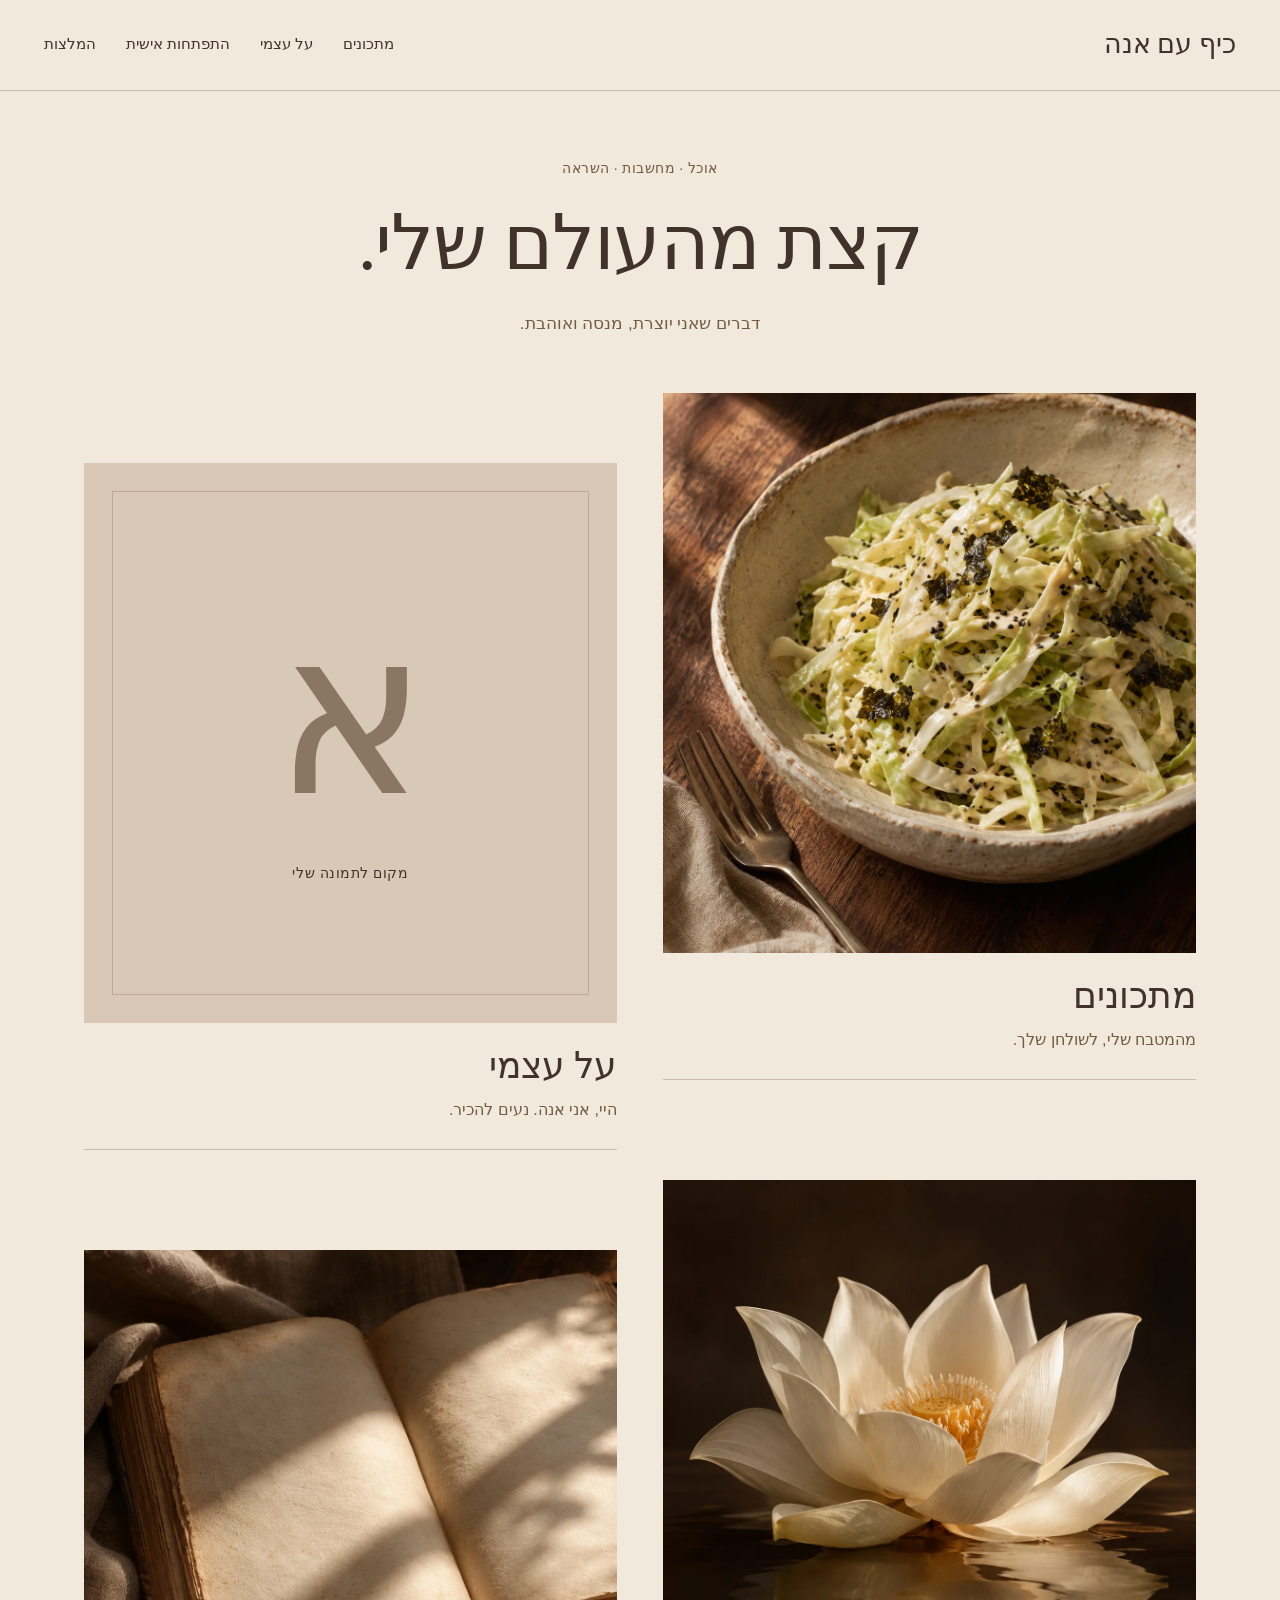
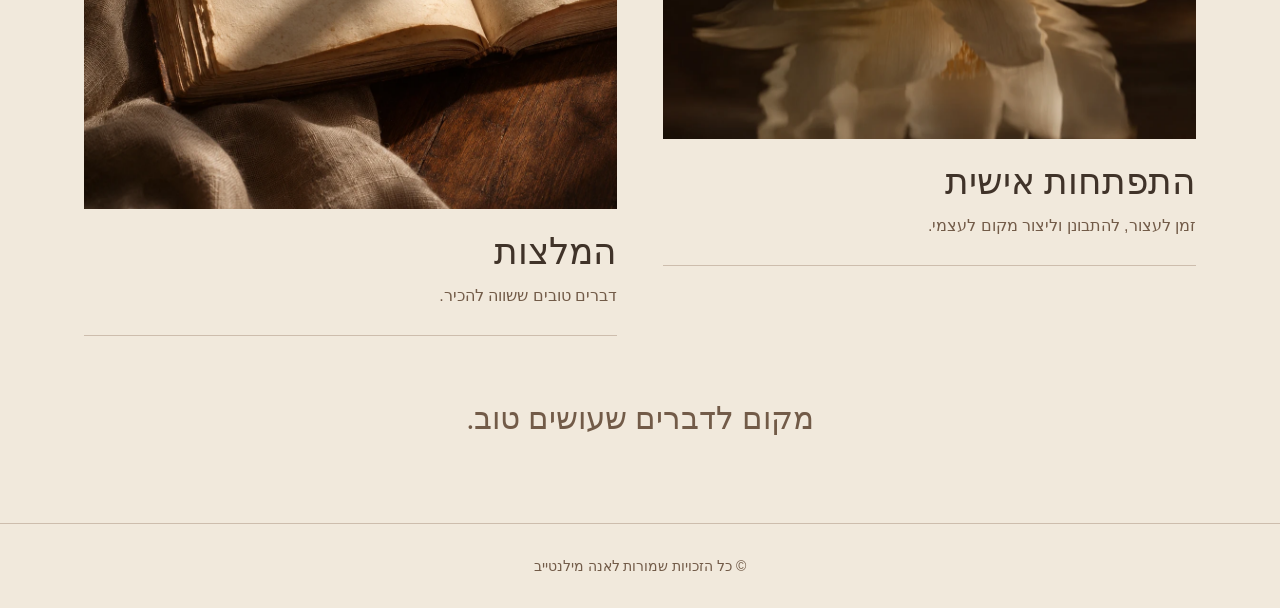
==== index.html @ 1a451e85 "Serve the magazine from the configured GitHub Pages root" ====
<!doctype html><html lang="he" dir="rtl"><head><meta charset="utf-8"><meta name="viewport" content="width=device-width,initial-scale=1"><meta name="theme-color" content="#F1E9DC"><meta name="description" content="אוכל, יצירה, התפתחות אישית והשראה. קצת מהעולם של אנה מילנטייב."><title>קצת מהעולם שלי | כיף עם אנה</title><link rel="stylesheet" href="styles.css"></head><body><a class="skip" href="#main">דילוג לתוכן</a><header class="site-header"><a class="brand" href="index.html">כיף עם אנה</a><nav aria-label="ניווט ראשי"><a href="recipes/index.html">מתכונים</a><a href="about/index.html">על עצמי</a><a href="growth/index.html">התפתחות אישית</a><a href="recommendations/index.html">המלצות</a></nav></header><main id="main" class="magazine"><section class="home-intro"><p class="eyebrow">אוכל · מחשבות · השראה</p><h1>קצת מהעולם שלי.</h1><p>דברים שאני יוצרת, מנסה ואוהבת.</p></section><section class="topics" aria-label="הנושאים באתר"><a class="topic " href="recipes/index.html"><div class="topic-image"><img src="assets/cabbage.webp" alt="סלט כרוב ברוטב קרמי בקערת קרמיקה" width="1122" height="1402" fetchpriority="high" decoding="async"></div><div class="topic-caption"><h2>מתכונים</h2><p>מהמטבח שלי, לשולחן שלך.</p></div></a><a class="topic about-topic" href="about/index.html"><div class="topic-image"><div class="portrait-placeholder"><span class="portrait-monogram" aria-hidden="true">א</span><span class="portrait-label">מקום לתמונה שלי</span></div></div><div class="topic-caption"><h2>על עצמי</h2><p>היי, אני אנה. נעים להכיר.</p></div></a><a class="topic " href="growth/index.html"><div class="topic-image"><img src="assets/lotus.webp" alt="פרח לוטוס בהיר מעל מים שקטים" width="1122" height="1402" loading="lazy" decoding="async"></div><div class="topic-caption"><h2>התפתחות אישית</h2><p>זמן לעצור, להתבונן וליצור מקום לעצמי.</p></div></a><a class="topic " href="recommendations/index.html"><div class="topic-image"><img src="assets/book.webp" alt="ספר פתוח באור חלון חמים" width="1122" height="1402" loading="lazy" decoding="async"></div><div class="topic-caption"><h2>המלצות</h2><p>דברים טובים ששווה להכיר.</p></div></a></section><div class="closing-line">מקום לדברים שעושים טוב.</div></main><footer class="site-footer"><span>© כל הזכויות שמורות לאנה מילנטייב</span></footer></body></html>
---- styles.css ----
:root{--ink:#244638;--muted:#5d6c62;--line:#dce4dd;--soft:#f2f5f0;--accent:#315c46;--clay:#94503b}*{box-sizing:border-box}html{scroll-behavior:smooth}body{margin:0;background:#fff;color:var(--ink);font:17px/1.75 Arial,sans-serif}a{color:inherit;text-underline-offset:5px}button,input,textarea{font:inherit}button{cursor:pointer}.site-header,.site-footer{max-width:1120px;margin:auto;padding:26px 40px;display:flex;justify-content:space-between;align-items:center;gap:24px}.site-header{border-bottom:1px solid var(--line)}.brand{font-size:21px;font-weight:700;text-decoration:none;line-height:1.4}.brand span{display:block;font-size:14px;font-weight:400;color:var(--muted);margin-top:4px}.home-link{font-size:16px}.site-footer{border-top:1px solid var(--line);font-size:14px;color:var(--muted);padding-top:28px;padding-bottom:28px}.site-footer a{text-decoration:none}.home-page{max-width:1120px;padding:0 40px 80px;margin:auto}.hero{padding:64px 0 56px;display:grid;grid-template-columns:1.1fr 1fr;gap:0 70px}.eyebrow{font-size:14px;letter-spacing:.04em;color:var(--clay);margin:0 0 20px}.hero>.eyebrow{grid-column:1/-1}.hero h1{font-size:clamp(40px,5vw,62px);line-height:1.24;letter-spacing:-1.8px;margin:0;font-weight:500}.hero h1 span{color:var(--muted)}.about{padding-top:5px}.about h2{font-size:25px;margin:0 0 12px;font-weight:500}.about p{margin:0 0 12px;font-size:17px;line-height:1.9}.home-recipes{border-top:1px solid var(--line);padding-top:36px;scroll-margin-top:24px}.section-heading{display:flex;align-items:end;justify-content:space-between;gap:30px;margin-bottom:27px}.section-heading .eyebrow{margin-bottom:5px}.section-heading h2{font-size:29px;font-weight:500;line-height:1.4;margin:0}.section-heading>p{font-size:15px;color:var(--muted);margin:0 0 4px}.recipe-grid{display:grid;grid-template-columns:1fr 1fr;gap:26px}.recipe-card{display:block;text-decoration:none;border:1px solid var(--line);overflow:hidden;border-radius:5px;transition:transform .15s,border-color .15s}.recipe-card:hover{transform:translateY(-3px);border-color:var(--accent)}.card-top{position:relative;display:flex;align-items:flex-start;justify-content:space-between;min-height:210px;padding:26px 30px;background:#e5ecdf}.noodles .card-top{background:#f1e3da;color:#7f4835}.category{font-size:14px;border-top:1px solid currentColor;padding-top:7px}.ingredient-word{font-size:43px;line-height:1.2;letter-spacing:-1.4px;font-weight:600;text-align:left;opacity:.9}.card-body{padding:26px 30px 30px}.card-body h3{font-size:26px;line-height:1.4;font-weight:500;margin:0 0 14px}.card-body p{font-size:16px;color:var(--muted);margin:0 0 22px;max-width:380px}.text-link{font-size:15px;text-decoration:underline}.recipe-page{max-width:850px;margin:auto;padding:28px 32px 65px}.back-link{font-size:14px;color:var(--muted)}.intro{padding:25px 0 32px}.intro h1{font-size:clamp(31px,5vw,46px);line-height:1.25;letter-spacing:-.8px;margin:0 0 15px;font-weight:500}.subtitle,.hint{color:var(--muted);font-size:15px}.subtitle{margin:0}.hint{margin:12px 0}.note{font-size:15px;background:var(--soft);padding:13px 17px;margin:20px 0 0;border-radius:3px}.section{border-top:1px solid var(--line);padding:30px 0;scroll-margin-top:20px}.section h2{font-size:26px;font-weight:500;margin:0 0 22px;line-height:1.4}.section h3{font-size:19px;font-weight:600;margin:0 0 16px}.section h4{font-size:16px;font-weight:600;margin:0 0 7px}.inventory{display:grid;grid-template-columns:1.8fr 1fr;gap:34px}.ingredient-groups{display:grid;grid-template-columns:1fr 1fr;gap:22px}.ingredient-group ul,.equipment ul{padding-right:20px;margin:0;font-size:16px}.ingredient-group li,.equipment li{padding:2px 0}.ingredient-group li::marker,.equipment li::marker{color:#889b8c}.equipment{border-right:1px solid var(--line);padding-right:25px}.check{display:flex;align-items:flex-start;gap:13px;padding:13px 0;border-bottom:1px solid #edf0ed;cursor:pointer}.check:last-child{border-bottom:0}.check input{width:21px;height:21px;min-width:21px;accent-color:var(--accent);margin:5px 0 0}.check span{display:block}.check small{display:block;color:var(--muted);font-size:15px;line-height:1.75;margin-top:4px}.check:has(input:checked){color:var(--muted)}.check:has(input:checked) span{text-decoration:line-through;text-decoration-color:#a2b1a5}.check:has(input:checked) small{text-decoration:none}.method{margin:0;padding-right:24px}.method li{padding:5px 6px 10px 0}.recipe-end{border-top:1px solid var(--line);padding-top:24px;display:flex;align-items:center;gap:18px}.recipe-end button{border:1px solid var(--line);background:white;color:var(--ink);border-radius:4px;padding:9px 17px;font-size:15px}.recipe-end button:hover{background:var(--soft)}#reset-status{font-size:14px;color:var(--muted)}button:focus-visible,a:focus-visible,input:focus-visible{outline:3px solid #99af74;outline-offset:5px}@media(max-width:700px){.site-header,.site-footer{padding:22px 22px}.home-page{padding:0 22px 50px}.hero{grid-template-columns:1fr;gap:25px;padding:38px 0}.hero>.eyebrow{margin:0}.hero h1{font-size:43px;letter-spacing:-1.2px}.about{max-width:500px}.section-heading{display:block}.section-heading>p{margin-top:10px}.recipe-grid{grid-template-columns:1fr;gap:22px}.card-top{min-height:180px;padding:22px 25px}.ingredient-word{font-size:38px}.card-body{padding:22px 25px 25px}.card-body h3{font-size:25px}.recipe-page{padding:24px 22px 45px}.inventory{grid-template-columns:1fr;gap:24px}.equipment{border-right:0;border-top:1px solid var(--line);padding:22px 0 0}.equipment ul{columns:2;column-gap:25px}.equipment li{break-inside:avoid}.section{padding:26px 0}.site-footer{align-items:flex-start;flex-direction:column;gap:8px}.section h2{font-size:24px}.brand{font-size:20px}}@media(max-width:360px){.ingredient-groups{grid-template-columns:1fr}.equipment ul{columns:1}.hero h1{font-size:37px}.home-link{font-size:14px}}@media(prefers-reduced-motion:reduce){html{scroll-behavior:auto}.recipe-card{transition:none}}
/* Editorial palette and shared magazine layout */
:root{--ink:#403329;--muted:#725B48;--line:#cdbdad;--soft:#e8ddce;--accent:#725B48;--clay:#725B48;--ivory:#F1E9DC;--sand:#D8C8B5;--taupe:#A99A89}body{background:var(--ivory);color:var(--ink)}.site-header,.site-footer{max-width:1280px;padding:26px 44px}.site-header{gap:35px}.brand{font-family:'Noto Serif Hebrew','Times New Roman',serif;font-weight:400;font-size:27px;white-space:nowrap}.site-header nav{display:flex;gap:30px;flex-wrap:wrap}.site-header nav a{text-decoration:none;font-size:15px;padding:4px 0;border-bottom:1px solid transparent}.site-header nav a:hover,.site-header nav a[aria-current=page]{border-color:var(--ink)}.site-footer{padding-top:30px;padding-bottom:30px}.site-footer>a{font-family:'Times New Roman',serif;font-size:23px;color:var(--ink)}.skip{position:fixed;top:10px;right:10px;transform:translateY(-200%);z-index:20;padding:12px;background:var(--ink);color:var(--ivory)}.skip:focus{transform:none}.magazine{max-width:1200px;padding:0 44px 80px;margin:auto}.home-intro{text-align:center;padding:65px 0 54px}.eyebrow{font-size:14px;color:var(--muted);letter-spacing:.03em;margin:0 0 18px}.home-intro h1,.page-intro h1{font:400 clamp(42px,6vw,76px)/1.2 'Noto Serif Hebrew','Times New Roman',serif;letter-spacing:-1.3px;margin:0 0 20px}.home-intro>p:last-child,.page-intro>p:last-child{font-size:17px;color:var(--muted);margin:0}.topics{display:grid;grid-template-columns:1fr 1fr;gap:30px 46px;align-items:start}.topic{text-decoration:none;display:block;min-width:0}.topic:nth-child(even){padding-top:70px}.topic-image{aspect-ratio:4/4.5;overflow:hidden;background:var(--sand)}.topic-image>img{width:100%;height:100%;object-fit:cover;display:block;transition:transform .5s ease}.topic:hover .topic-image>img{transform:scale(1.025)}.topic-caption{padding:20px 0 25px;border-bottom:1px solid var(--line)}.topic-caption h2{font:400 36px/1.3 'Noto Serif Hebrew','Times New Roman',serif;margin:0 0 6px}.topic-caption p{font-size:16px;margin:0;color:var(--muted)}.topic:hover h2{text-decoration:underline;text-decoration-thickness:1px;text-underline-offset:7px}.portrait-placeholder{background:var(--sand);height:100%;min-height:320px;display:flex;flex-direction:column;justify-content:center;align-items:center;position:relative;padding:38px;isolation:isolate;overflow:hidden}.portrait-placeholder:before{content:'';position:absolute;inset:28px;border:1px solid #725b4845;z-index:-1}.portrait-monogram{font:400 clamp(130px,18vw,250px)/1 'Times New Roman',serif;color:var(--muted);opacity:.75;margin-bottom:30px}.portrait-label{font-size:14px;letter-spacing:.04em;color:var(--ink)}.closing-line{text-align:center;font:400 31px/1.5 'Times New Roman',serif;padding:60px 0 0;color:var(--muted)}.page-intro{padding:55px 0 46px}.page-intro h1{font-size:clamp(40px,5vw,64px)}.recipe-index{display:grid;grid-template-columns:1.6fr 1fr;gap:50px;align-items:start}.recipe-feature,.recipe-text-entry{text-decoration:none}.recipe-feature>img{display:block;width:100%;height:420px;object-fit:cover}.recipe-feature>div{padding:25px 0}.recipe-index h2,.growth-feature h2,.vision-entry h2,.about-copy h2,.recommendations-layout h2{font:400 36px/1.35 'Times New Roman',serif;margin:0 0 18px}.recipe-index p,.growth-feature p,.vision-entry p,.recommendations-layout p{color:var(--muted);font-size:17px}.recipe-text-entry{border-top:1px solid var(--ink);border-bottom:1px solid var(--line);padding:30px 0}.recipe-text-entry h2{font-size:31px}.recipe-feature:hover .text-link,.recipe-text-entry:hover .text-link,.growth-feature:hover .text-link,.vision-entry:hover .text-link{color:var(--ink);text-decoration-thickness:2px}.text-link{display:inline-block;margin-top:8px;font-size:15px;text-decoration:underline;text-underline-offset:6px}.about-layout{display:grid;grid-template-columns:1fr 1.15fr;gap:70px;align-items:center}.about-layout>.portrait-placeholder{min-height:500px}.about-copy p{font-size:18px;line-height:2;margin:0 0 22px}.quiet-note{font-size:15px!important;color:var(--muted);margin-top:30px!important}.growth-feature{display:grid;grid-template-columns:1fr 1fr;gap:65px;align-items:center;text-decoration:none}.growth-image{height:460px;overflow:hidden}.growth-image img{width:100%;height:100%;object-fit:cover}.growth-feature h2{font-size:43px}.vision-entry{margin-top:65px;padding-top:45px;border-top:1px solid var(--line);display:grid;grid-template-columns:1.2fr 1fr;gap:50px;align-items:center;text-decoration:none}.vision-preview{display:grid;grid-template-columns:1fr 1fr 1fr;gap:8px;align-items:center}.vision-preview img{width:100%;height:230px;object-fit:cover}.vision-preview img:nth-child(2){height:auto;box-shadow:0 6px 15px #40332912}.recommendations-layout{display:grid;grid-template-columns:1fr 1fr;align-items:center;gap:65px}.book-image{height:480px}.book-image img{width:100%;height:100%;object-fit:cover}.recommendations-layout h2{font-size:44px}.board-page{padding-top:30px;max-width:1420px}.board-page .page-intro{text-align:center;padding-top:30px}.vision-collage{columns:4;column-gap:16px;direction:ltr}.collage-item{display:block;break-inside:avoid;margin:0 0 16px;background:var(--sand);line-height:0}.collage-item img{display:block;width:100%;height:auto;transition:filter .2s}.collage-item:hover img{filter:brightness(1.05)}.board-note{text-align:center}.back-link{color:var(--muted)}#image-dialog{border:0;padding:54px 16px 16px;background:var(--ivory);max-width:95vw;max-height:94dvh;overflow:auto}#image-dialog::backdrop{background:#211a16df}#dialog-image{max-height:calc(94dvh - 80px);max-width:calc(95vw - 32px);height:auto;width:auto;display:block;object-fit:contain;margin:auto}.dialog-close{position:absolute;top:12px;left:16px;border:1px solid var(--line);background:var(--ivory);color:var(--ink);padding:3px 17px;font-size:15px}.intro h1,.section h2{font-family:'Times New Roman',serif}.intro h1{font-size:44px}.note{background:#e6d9c8}.equipment{border-color:var(--line)}.check{border-color:#d9cbbc}.check:has(input:checked) span{text-decoration-color:var(--taupe)}.recipe-end button{background:var(--ivory)}.recipe-end button:hover{background:var(--sand)}button:focus-visible,a:focus-visible,input:focus-visible{outline-color:var(--muted)}
@media(min-width:1100px){.topic-image{aspect-ratio:4/4.2}}
@media(max-width:900px){.site-header{flex-direction:column;gap:14px;padding:22px 25px}.site-header nav{gap:25px;justify-content:center}.magazine{padding-left:28px;padding-right:28px}.topics{gap:22px 28px}.topic:nth-child(even){padding-top:45px}.home-intro{padding-top:42px}.recipe-index{gap:30px}.recipe-feature>img{height:340px}.about-layout,.growth-feature,.recommendations-layout{gap:32px}.growth-feature h2{font-size:34px}.vision-entry{gap:30px}.vision-collage{columns:3}}
@media(max-width:600px){.site-header nav{gap:18px}.site-header nav a{font-size:14px}.brand{font-size:26px}.magazine{padding:0 20px 45px}.home-intro{padding:37px 0}.home-intro h1{font-size:44px}.home-intro>p:last-child{font-size:16px}.topics{gap:26px 15px}.topic:nth-child(even){padding-top:35px}.topic-image{aspect-ratio:3/4}.topic-caption{padding:13px 0 17px}.topic-caption h2{font-size:28px;line-height:1.25}.topic-caption p{font-size:14px;line-height:1.7}.portrait-placeholder{min-height:0;padding:20px}.portrait-placeholder:before{inset:12px}.portrait-monogram{font-size:116px;margin-bottom:18px}.portrait-label{font-size:12px}.closing-line{font-size:27px;padding-top:37px}.page-intro{padding:35px 0}.page-intro h1{font-size:43px}.recipe-index,.growth-feature,.vision-entry,.recommendations-layout,.about-layout{grid-template-columns:1fr;gap:28px}.recipe-feature>img{height:360px}.recipe-feature>div{padding:22px 0}.recipe-text-entry{padding:25px 0}.recipe-index h2,.about-copy h2{font-size:32px}.about-layout>.portrait-placeholder{min-height:330px}.about-layout .portrait-monogram{font-size:160px}.about-copy p{font-size:17px}.growth-image{height:380px}.growth-feature h2,.recommendations-layout h2{font-size:36px}.vision-entry{margin-top:40px;padding-top:30px}.vision-preview img{height:180px}.book-image{height:390px}.vision-collage{columns:2;column-gap:10px}.collage-item{margin-bottom:10px}.board-page{padding-top:23px}.board-page .page-intro h1{font-size:39px}.site-footer{padding:25px 20px}.intro h1{font-size:34px}.recipe-page{padding-top:22px}.site-footer span{font-size:13px}}
@media(prefers-reduced-motion:reduce){.topic-image>img,.collage-item img{transition:none}.topic:hover .topic-image>img{transform:none}}

.brand span[dir="ltr"]{display:inline;font:inherit;color:inherit;margin:0}.site-footer{justify-content:center}.topic-back{display:inline-block;margin-top:28px}.vision-year{margin-top:0;padding-top:0;border-top:0}.vision-guide{max-width:760px;margin:65px auto 0;border-top:1px solid var(--line);padding-top:38px}.vision-guide h2{font:400 36px/1.35 'Times New Roman',serif;margin:0 0 26px}.vision-guide ol{padding-inline-start:24px}.vision-guide li{padding-inline-start:9px;margin:0 0 22px}.vision-guide h3{font-size:18px;font-weight:600;margin:0 0 5px}.vision-guide p{font-size:17px;line-height:1.9;margin:0}.collage-item:hover img{filter:none}@media(max-width:600px){.vision-guide{margin-top:38px;padding-top:27px}.vision-guide h2{font-size:30px}}
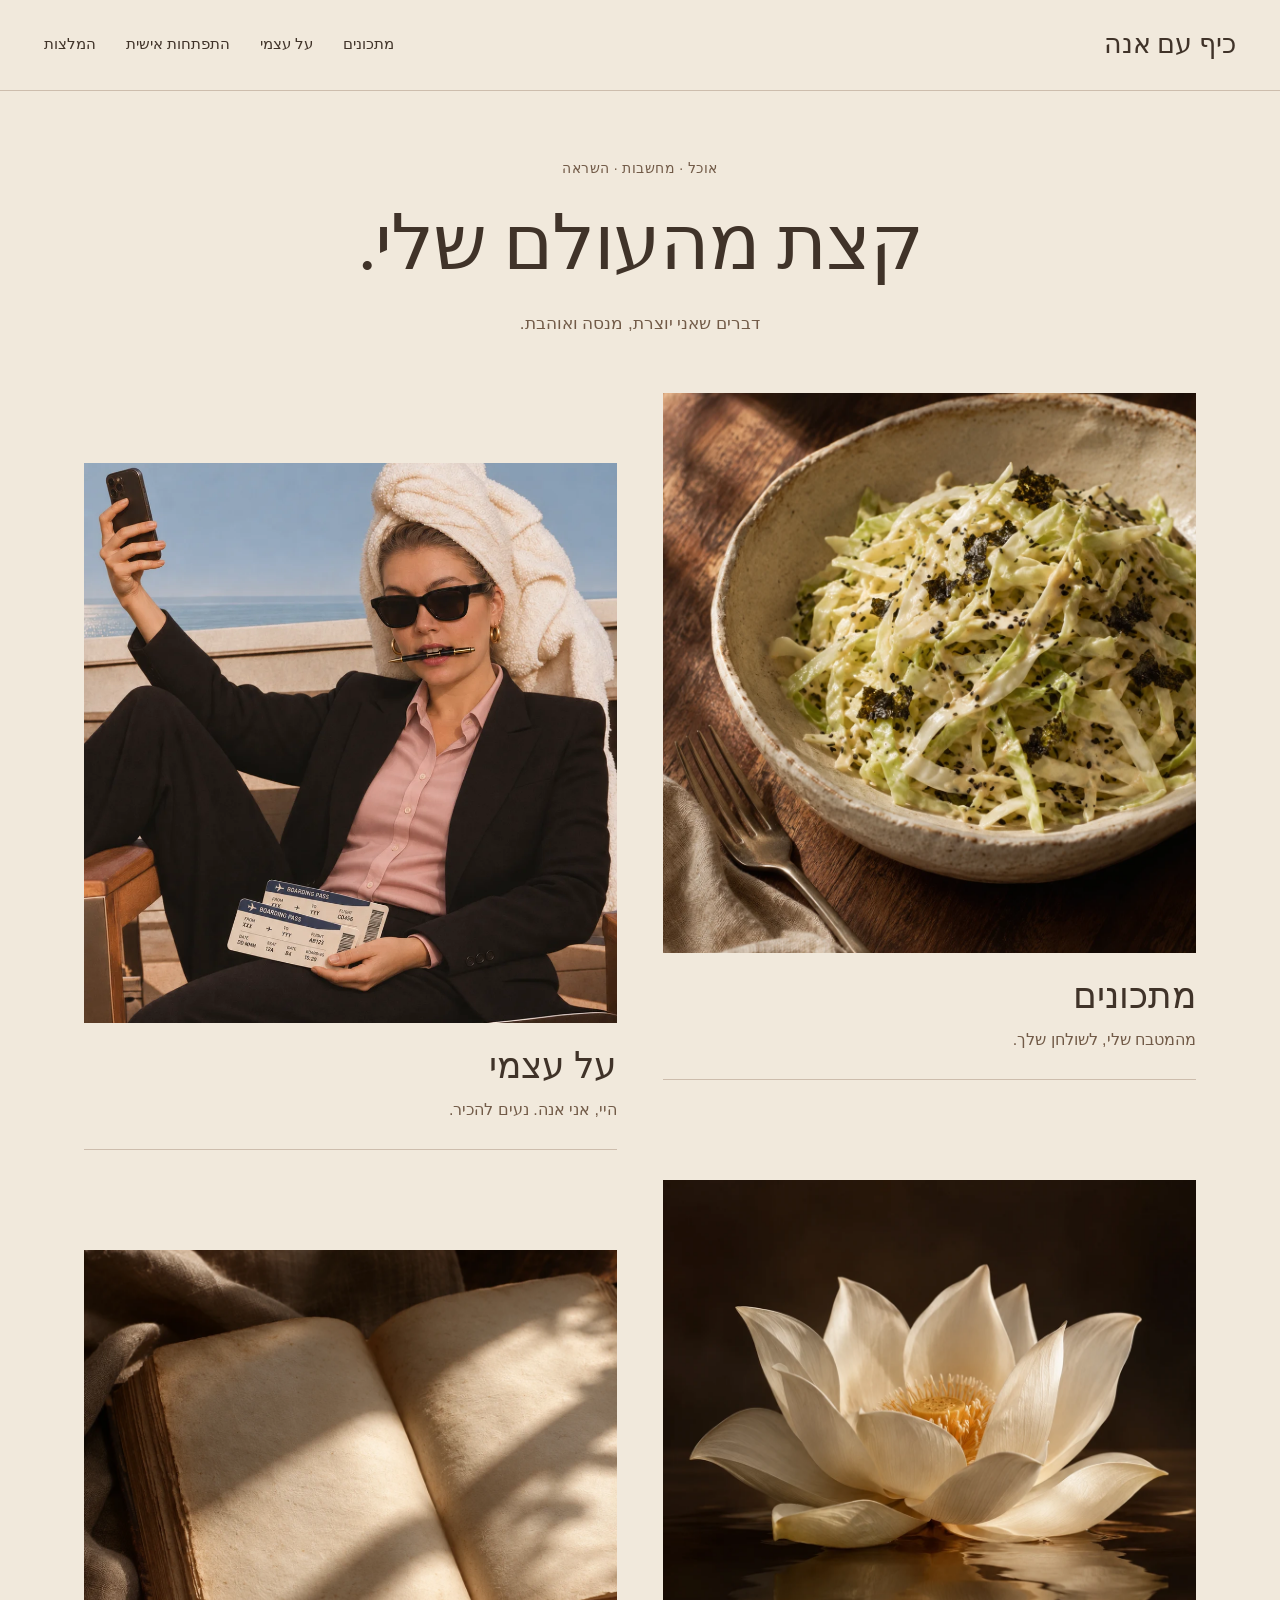
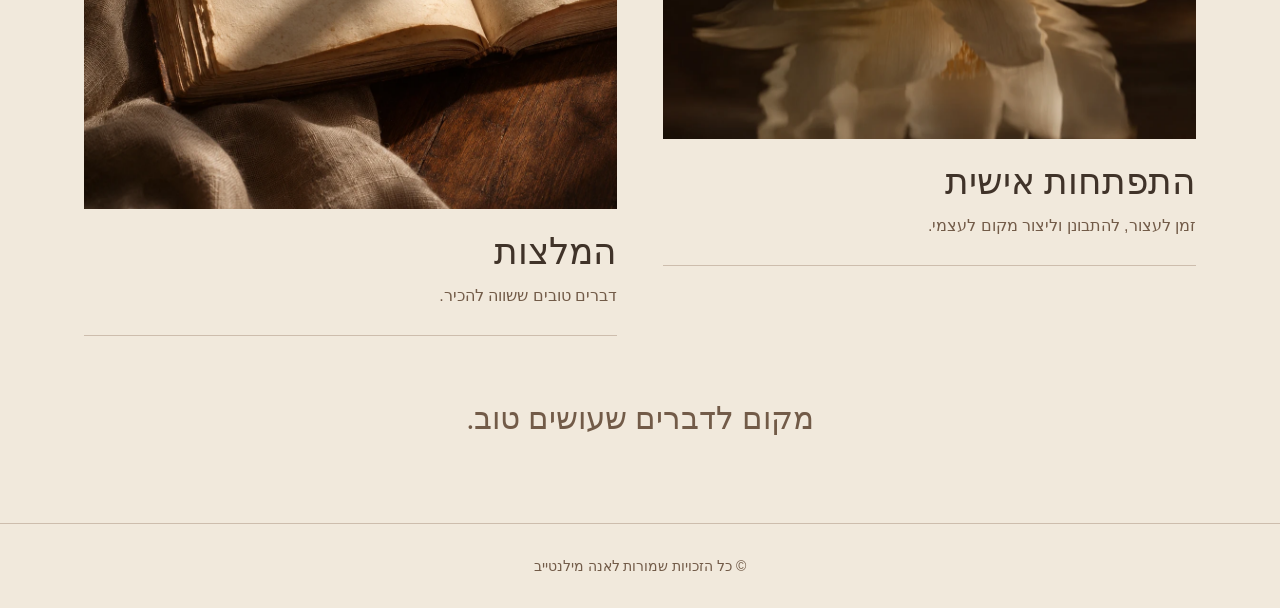
==== commit 1cc662e0: "Add pink-shirt travel portrait to home and about pages" ====
--- a/index.html
+++ b/index.html
@@ -1 +1 @@
-<!doctype html><html lang="he" dir="rtl"><head><meta charset="utf-8"><meta name="viewport" content="width=device-width,initial-scale=1"><meta name="theme-color" content="#F1E9DC"><meta name="description" content="אוכל, יצירה, התפתחות אישית והשראה. קצת מהעולם של אנה מילנטייב."><title>קצת מהעולם שלי | כיף עם אנה</title><link rel="stylesheet" href="styles.css"></head><body><a class="skip" href="#main">דילוג לתוכן</a><header class="site-header"><a class="brand" href="index.html">כיף עם אנה</a><nav aria-label="ניווט ראשי"><a href="recipes/index.html">מתכונים</a><a href="about/index.html">על עצמי</a><a href="growth/index.html">התפתחות אישית</a><a href="recommendations/index.html">המלצות</a></nav></header><main id="main" class="magazine"><section class="home-intro"><p class="eyebrow">אוכל · מחשבות · השראה</p><h1>קצת מהעולם שלי.</h1><p>דברים שאני יוצרת, מנסה ואוהבת.</p></section><section class="topics" aria-label="הנושאים באתר"><a class="topic " href="recipes/index.html"><div class="topic-image"><img src="assets/cabbage.webp" alt="סלט כרוב ברוטב קרמי בקערת קרמיקה" width="1122" height="1402" fetchpriority="high" decoding="async"></div><div class="topic-caption"><h2>מתכונים</h2><p>מהמטבח שלי, לשולחן שלך.</p></div></a><a class="topic about-topic" href="about/index.html"><div class="topic-image"><div class="portrait-placeholder"><span class="portrait-monogram" aria-hidden="true">א</span><span class="portrait-label">מקום לתמונה שלי</span></div></div><div class="topic-caption"><h2>על עצמי</h2><p>היי, אני אנה. נעים להכיר.</p></div></a><a class="topic " href="growth/index.html"><div class="topic-image"><img src="assets/lotus.webp" alt="פרח לוטוס בהיר מעל מים שקטים" width="1122" height="1402" loading="lazy" decoding="async"></div><div class="topic-caption"><h2>התפתחות אישית</h2><p>זמן לעצור, להתבונן וליצור מקום לעצמי.</p></div></a><a class="topic " href="recommendations/index.html"><div class="topic-image"><img src="assets/book.webp" alt="ספר פתוח באור חלון חמים" width="1122" height="1402" loading="lazy" decoding="async"></div><div class="topic-caption"><h2>המלצות</h2><p>דברים טובים ששווה להכיר.</p></div></a></section><div class="closing-line">מקום לדברים שעושים טוב.</div></main><footer class="site-footer"><span>© כל הזכויות שמורות לאנה מילנטייב</span></footer></body></html>+<!doctype html><html lang="he" dir="rtl"><head><meta charset="utf-8"><meta name="viewport" content="width=device-width,initial-scale=1"><meta name="theme-color" content="#F1E9DC"><meta name="description" content="אוכל, יצירה, התפתחות אישית והשראה. קצת מהעולם של אנה מילנטייב."><title>קצת מהעולם שלי | כיף עם אנה</title><link rel="stylesheet" href="styles.css"></head><body><a class="skip" href="#main">דילוג לתוכן</a><header class="site-header"><a class="brand" href="index.html">כיף עם אנה</a><nav aria-label="ניווט ראשי"><a href="recipes/index.html">מתכונים</a><a href="about/index.html">על עצמי</a><a href="growth/index.html">התפתחות אישית</a><a href="recommendations/index.html">המלצות</a></nav></header><main id="main" class="magazine"><section class="home-intro"><p class="eyebrow">אוכל · מחשבות · השראה</p><h1>קצת מהעולם שלי.</h1><p>דברים שאני יוצרת, מנסה ואוהבת.</p></section><section class="topics" aria-label="הנושאים באתר"><a class="topic " href="recipes/index.html"><div class="topic-image"><img src="assets/cabbage.webp" alt="סלט כרוב ברוטב קרמי בקערת קרמיקה" width="1122" height="1402" fetchpriority="high" decoding="async"></div><div class="topic-caption"><h2>מתכונים</h2><p>מהמטבח שלי, לשולחן שלך.</p></div></a><a class="topic about-topic" href="about/index.html"><div class="topic-image"><img class="portrait-cover" src="assets/anna-travel.webp" alt="דיוקן בחולצה ורודה עם כרטיסי טיסה" width="1022" height="1539" decoding="async"></div><div class="topic-caption"><h2>על עצמי</h2><p>היי, אני אנה. נעים להכיר.</p></div></a><a class="topic " href="growth/index.html"><div class="topic-image"><img src="assets/lotus.webp" alt="פרח לוטוס בהיר מעל מים שקטים" width="1122" height="1402" loading="lazy" decoding="async"></div><div class="topic-caption"><h2>התפתחות אישית</h2><p>זמן לעצור, להתבונן וליצור מקום לעצמי.</p></div></a><a class="topic " href="recommendations/index.html"><div class="topic-image"><img src="assets/book.webp" alt="ספר פתוח באור חלון חמים" width="1122" height="1402" loading="lazy" decoding="async"></div><div class="topic-caption"><h2>המלצות</h2><p>דברים טובים ששווה להכיר.</p></div></a></section><div class="closing-line">מקום לדברים שעושים טוב.</div></main><footer class="site-footer"><span>© כל הזכויות שמורות לאנה מילנטייב</span></footer></body></html>
--- a/styles.css
+++ b/styles.css
@@ -7,3 +7,5 @@
 @media(prefers-reduced-motion:reduce){.topic-image>img,.collage-item img{transition:none}.topic:hover .topic-image>img{transform:none}}
 
 .brand span[dir="ltr"]{display:inline;font:inherit;color:inherit;margin:0}.site-footer{justify-content:center}.topic-back{display:inline-block;margin-top:28px}.vision-year{margin-top:0;padding-top:0;border-top:0}.vision-guide{max-width:760px;margin:65px auto 0;border-top:1px solid var(--line);padding-top:38px}.vision-guide h2{font:400 36px/1.35 'Times New Roman',serif;margin:0 0 26px}.vision-guide ol{padding-inline-start:24px}.vision-guide li{padding-inline-start:9px;margin:0 0 22px}.vision-guide h3{font-size:18px;font-weight:600;margin:0 0 5px}.vision-guide p{font-size:17px;line-height:1.9;margin:0}.collage-item:hover img{filter:none}@media(max-width:600px){.vision-guide{margin-top:38px;padding-top:27px}.vision-guide h2{font-size:30px}}
+
+.about-portrait{display:block;width:100%;height:auto}.topic-image>.portrait-cover{object-position:center 58%}
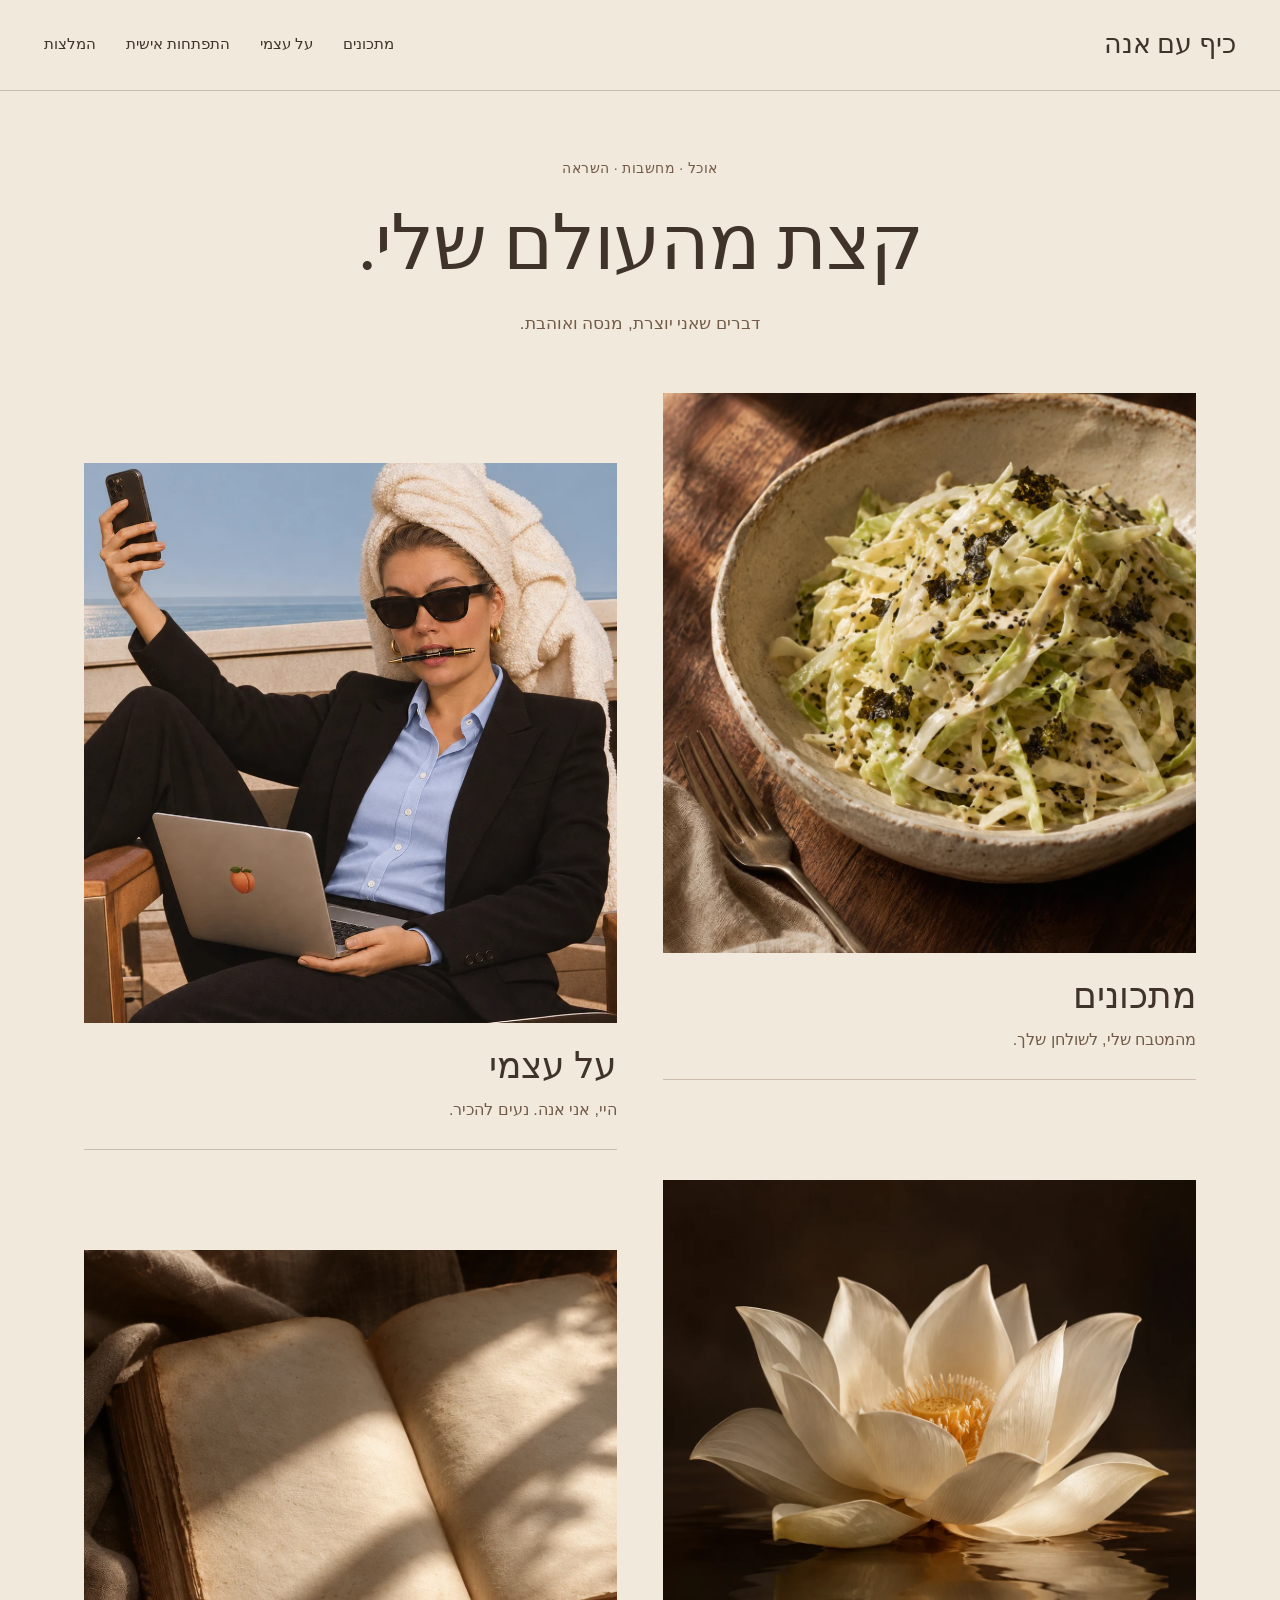
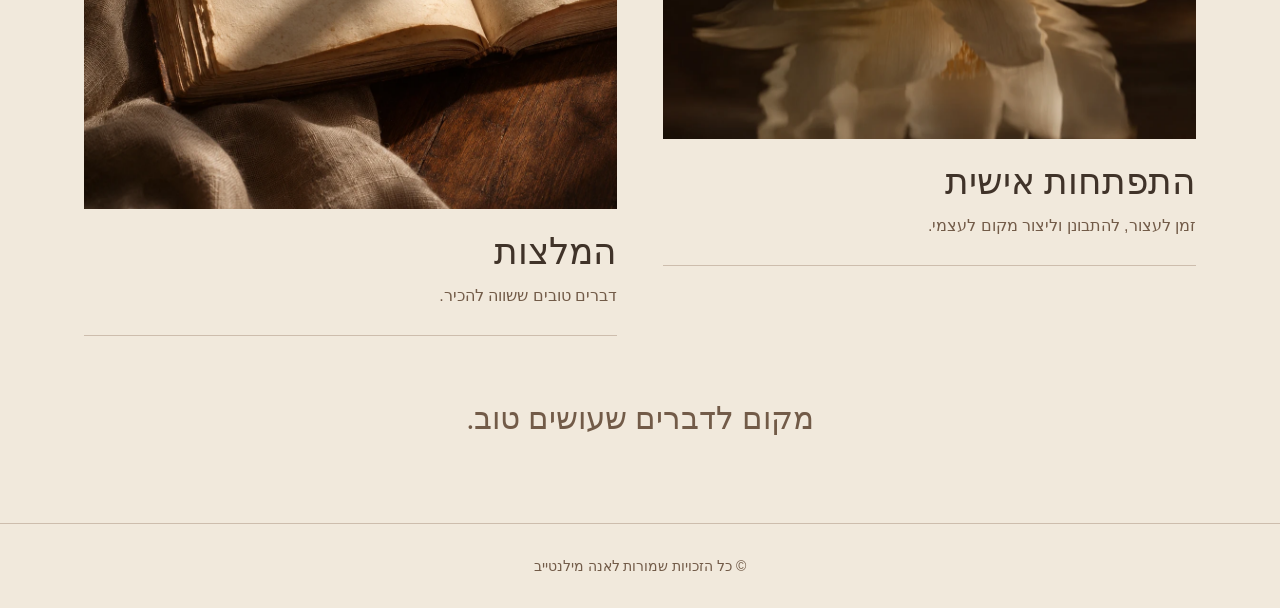
==== commit 869f24b0: "Use sky-blue shirt portrait with peach-emblem laptop" ====
--- a/index.html
+++ b/index.html
@@ -1 +1 @@
-<!doctype html><html lang="he" dir="rtl"><head><meta charset="utf-8"><meta name="viewport" content="width=device-width,initial-scale=1"><meta name="theme-color" content="#F1E9DC"><meta name="description" content="אוכל, יצירה, התפתחות אישית והשראה. קצת מהעולם של אנה מילנטייב."><title>קצת מהעולם שלי | כיף עם אנה</title><link rel="stylesheet" href="styles.css"></head><body><a class="skip" href="#main">דילוג לתוכן</a><header class="site-header"><a class="brand" href="index.html">כיף עם אנה</a><nav aria-label="ניווט ראשי"><a href="recipes/index.html">מתכונים</a><a href="about/index.html">על עצמי</a><a href="growth/index.html">התפתחות אישית</a><a href="recommendations/index.html">המלצות</a></nav></header><main id="main" class="magazine"><section class="home-intro"><p class="eyebrow">אוכל · מחשבות · השראה</p><h1>קצת מהעולם שלי.</h1><p>דברים שאני יוצרת, מנסה ואוהבת.</p></section><section class="topics" aria-label="הנושאים באתר"><a class="topic " href="recipes/index.html"><div class="topic-image"><img src="assets/cabbage.webp" alt="סלט כרוב ברוטב קרמי בקערת קרמיקה" width="1122" height="1402" fetchpriority="high" decoding="async"></div><div class="topic-caption"><h2>מתכונים</h2><p>מהמטבח שלי, לשולחן שלך.</p></div></a><a class="topic about-topic" href="about/index.html"><div class="topic-image"><img class="portrait-cover" src="assets/anna-travel.webp" alt="דיוקן בחולצה ורודה עם כרטיסי טיסה" width="1022" height="1539" decoding="async"></div><div class="topic-caption"><h2>על עצמי</h2><p>היי, אני אנה. נעים להכיר.</p></div></a><a class="topic " href="growth/index.html"><div class="topic-image"><img src="assets/lotus.webp" alt="פרח לוטוס בהיר מעל מים שקטים" width="1122" height="1402" loading="lazy" decoding="async"></div><div class="topic-caption"><h2>התפתחות אישית</h2><p>זמן לעצור, להתבונן וליצור מקום לעצמי.</p></div></a><a class="topic " href="recommendations/index.html"><div class="topic-image"><img src="assets/book.webp" alt="ספר פתוח באור חלון חמים" width="1122" height="1402" loading="lazy" decoding="async"></div><div class="topic-caption"><h2>המלצות</h2><p>דברים טובים ששווה להכיר.</p></div></a></section><div class="closing-line">מקום לדברים שעושים טוב.</div></main><footer class="site-footer"><span>© כל הזכויות שמורות לאנה מילנטייב</span></footer></body></html>+<!doctype html><html lang="he" dir="rtl"><head><meta charset="utf-8"><meta name="viewport" content="width=device-width,initial-scale=1"><meta name="theme-color" content="#F1E9DC"><meta name="description" content="אוכל, יצירה, התפתחות אישית והשראה. קצת מהעולם של אנה מילנטייב."><title>קצת מהעולם שלי | כיף עם אנה</title><link rel="stylesheet" href="styles.css"></head><body><a class="skip" href="#main">דילוג לתוכן</a><header class="site-header"><a class="brand" href="index.html">כיף עם אנה</a><nav aria-label="ניווט ראשי"><a href="recipes/index.html">מתכונים</a><a href="about/index.html">על עצמי</a><a href="growth/index.html">התפתחות אישית</a><a href="recommendations/index.html">המלצות</a></nav></header><main id="main" class="magazine"><section class="home-intro"><p class="eyebrow">אוכל · מחשבות · השראה</p><h1>קצת מהעולם שלי.</h1><p>דברים שאני יוצרת, מנסה ואוהבת.</p></section><section class="topics" aria-label="הנושאים באתר"><a class="topic " href="recipes/index.html"><div class="topic-image"><img src="assets/cabbage.webp" alt="סלט כרוב ברוטב קרמי בקערת קרמיקה" width="1122" height="1402" fetchpriority="high" decoding="async"></div><div class="topic-caption"><h2>מתכונים</h2><p>מהמטבח שלי, לשולחן שלך.</p></div></a><a class="topic about-topic" href="about/index.html"><div class="topic-image"><img class="portrait-cover" src="assets/anna-peach-laptop.webp" alt="דיוקן בחולצה תכלת עם מחשב ועליו לוגו אפרסק" width="1022" height="1539" decoding="async"></div><div class="topic-caption"><h2>על עצמי</h2><p>היי, אני אנה. נעים להכיר.</p></div></a><a class="topic " href="growth/index.html"><div class="topic-image"><img src="assets/lotus.webp" alt="פרח לוטוס בהיר מעל מים שקטים" width="1122" height="1402" loading="lazy" decoding="async"></div><div class="topic-caption"><h2>התפתחות אישית</h2><p>זמן לעצור, להתבונן וליצור מקום לעצמי.</p></div></a><a class="topic " href="recommendations/index.html"><div class="topic-image"><img src="assets/book.webp" alt="ספר פתוח באור חלון חמים" width="1122" height="1402" loading="lazy" decoding="async"></div><div class="topic-caption"><h2>המלצות</h2><p>דברים טובים ששווה להכיר.</p></div></a></section><div class="closing-line">מקום לדברים שעושים טוב.</div></main><footer class="site-footer"><span>© כל הזכויות שמורות לאנה מילנטייב</span></footer></body></html>
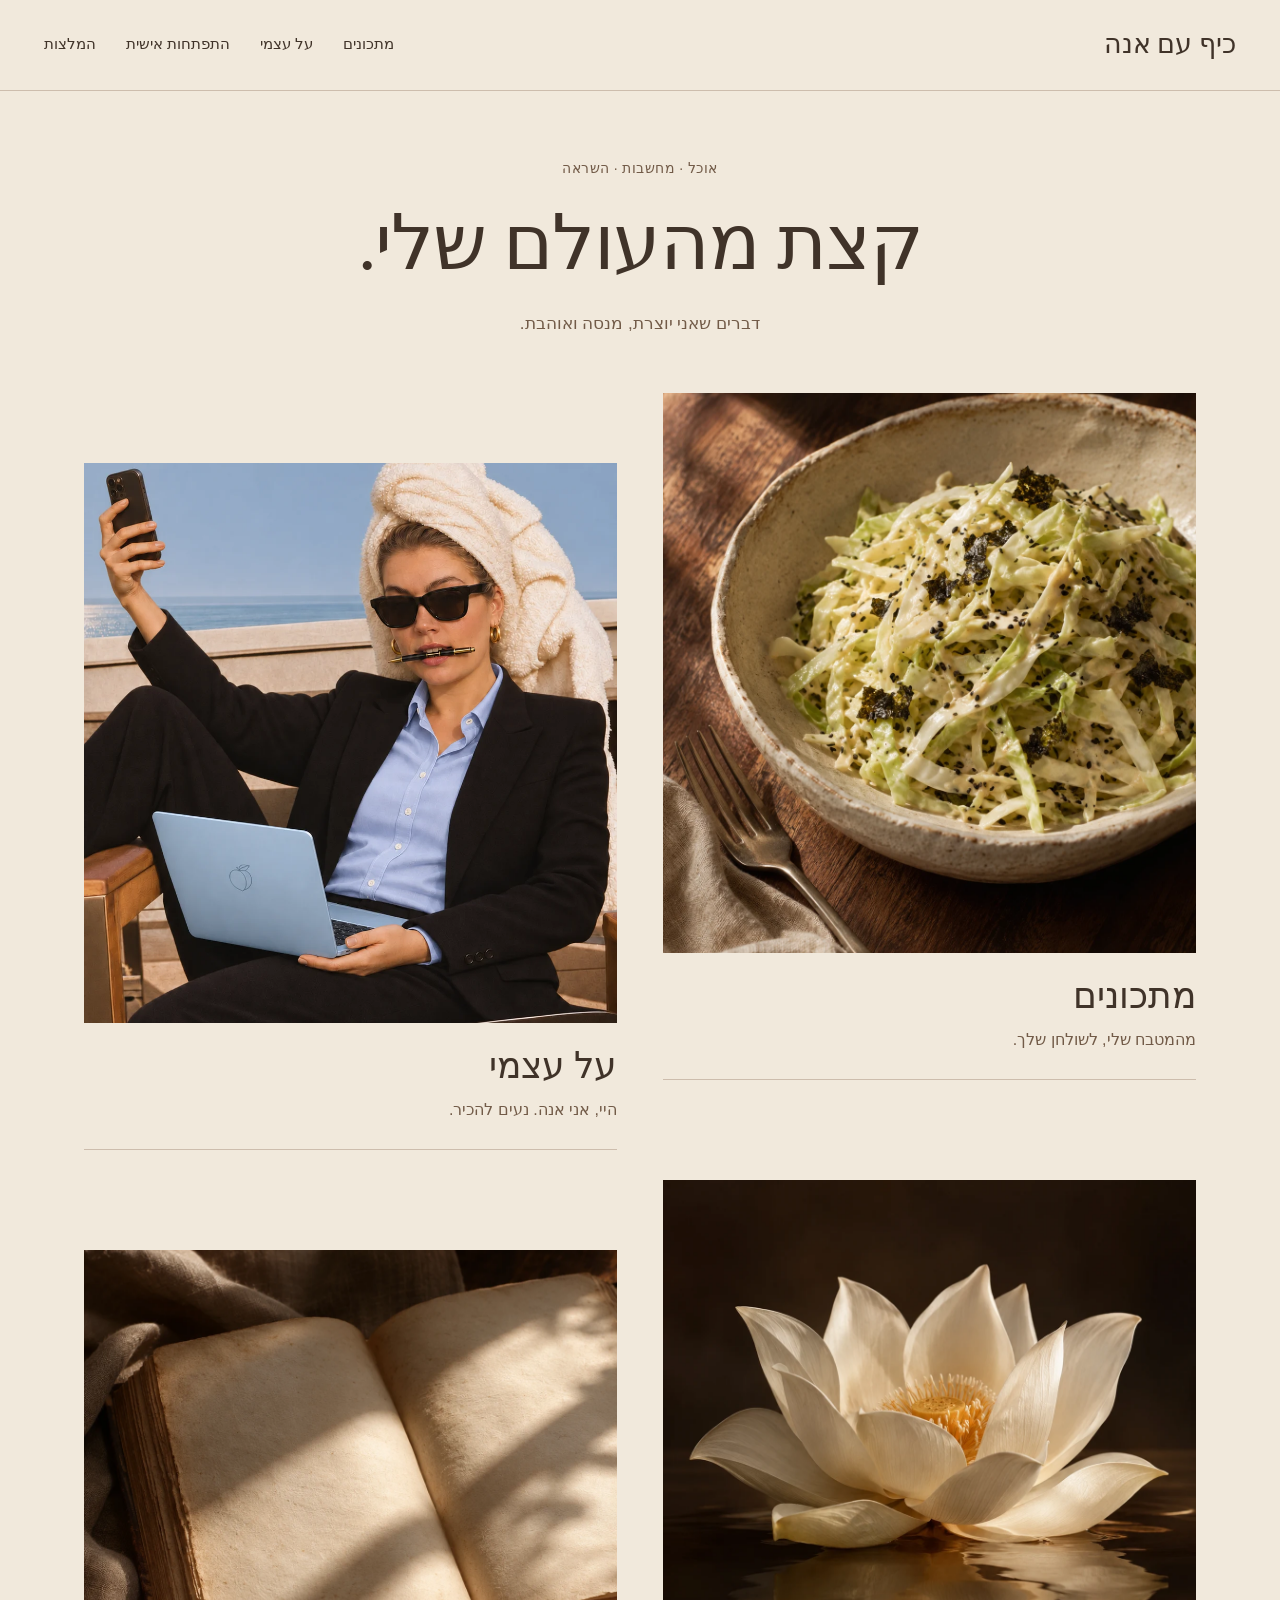
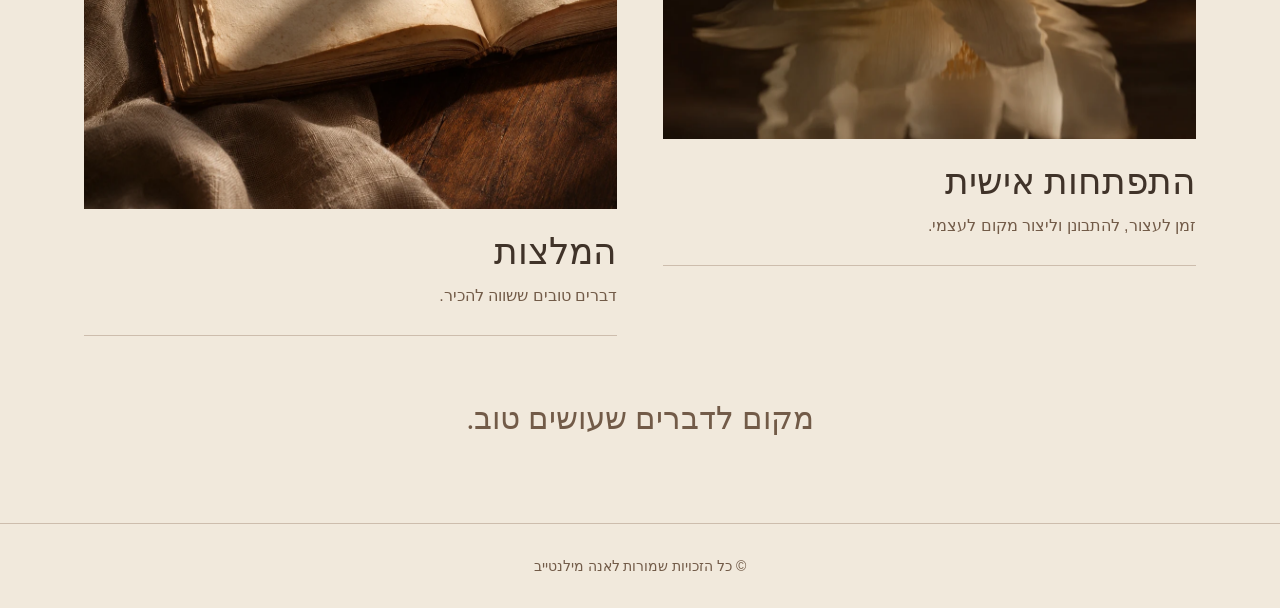
==== commit 708947a8: "Use approved portrait with pale-blue laptop and peach-outline emblem" ====
--- a/index.html
+++ b/index.html
@@ -1 +1 @@
-<!doctype html><html lang="he" dir="rtl"><head><meta charset="utf-8"><meta name="viewport" content="width=device-width,initial-scale=1"><meta name="theme-color" content="#F1E9DC"><meta name="description" content="אוכל, יצירה, התפתחות אישית והשראה. קצת מהעולם של אנה מילנטייב."><title>קצת מהעולם שלי | כיף עם אנה</title><link rel="stylesheet" href="styles.css"></head><body><a class="skip" href="#main">דילוג לתוכן</a><header class="site-header"><a class="brand" href="index.html">כיף עם אנה</a><nav aria-label="ניווט ראשי"><a href="recipes/index.html">מתכונים</a><a href="about/index.html">על עצמי</a><a href="growth/index.html">התפתחות אישית</a><a href="recommendations/index.html">המלצות</a></nav></header><main id="main" class="magazine"><section class="home-intro"><p class="eyebrow">אוכל · מחשבות · השראה</p><h1>קצת מהעולם שלי.</h1><p>דברים שאני יוצרת, מנסה ואוהבת.</p></section><section class="topics" aria-label="הנושאים באתר"><a class="topic " href="recipes/index.html"><div class="topic-image"><img src="assets/cabbage.webp" alt="סלט כרוב ברוטב קרמי בקערת קרמיקה" width="1122" height="1402" fetchpriority="high" decoding="async"></div><div class="topic-caption"><h2>מתכונים</h2><p>מהמטבח שלי, לשולחן שלך.</p></div></a><a class="topic about-topic" href="about/index.html"><div class="topic-image"><img class="portrait-cover" src="assets/anna-peach-laptop.webp" alt="דיוקן בחולצה תכלת עם מחשב ועליו לוגו אפרסק" width="1022" height="1539" decoding="async"></div><div class="topic-caption"><h2>על עצמי</h2><p>היי, אני אנה. נעים להכיר.</p></div></a><a class="topic " href="growth/index.html"><div class="topic-image"><img src="assets/lotus.webp" alt="פרח לוטוס בהיר מעל מים שקטים" width="1122" height="1402" loading="lazy" decoding="async"></div><div class="topic-caption"><h2>התפתחות אישית</h2><p>זמן לעצור, להתבונן וליצור מקום לעצמי.</p></div></a><a class="topic " href="recommendations/index.html"><div class="topic-image"><img src="assets/book.webp" alt="ספר פתוח באור חלון חמים" width="1122" height="1402" loading="lazy" decoding="async"></div><div class="topic-caption"><h2>המלצות</h2><p>דברים טובים ששווה להכיר.</p></div></a></section><div class="closing-line">מקום לדברים שעושים טוב.</div></main><footer class="site-footer"><span>© כל הזכויות שמורות לאנה מילנטייב</span></footer></body></html>+<!doctype html><html lang="he" dir="rtl"><head><meta charset="utf-8"><meta name="viewport" content="width=device-width,initial-scale=1"><meta name="theme-color" content="#F1E9DC"><meta name="description" content="אוכל, יצירה, התפתחות אישית והשראה. קצת מהעולם של אנה מילנטייב."><title>קצת מהעולם שלי | כיף עם אנה</title><link rel="stylesheet" href="styles.css"></head><body><a class="skip" href="#main">דילוג לתוכן</a><header class="site-header"><a class="brand" href="index.html">כיף עם אנה</a><nav aria-label="ניווט ראשי"><a href="recipes/index.html">מתכונים</a><a href="about/index.html">על עצמי</a><a href="growth/index.html">התפתחות אישית</a><a href="recommendations/index.html">המלצות</a></nav></header><main id="main" class="magazine"><section class="home-intro"><p class="eyebrow">אוכל · מחשבות · השראה</p><h1>קצת מהעולם שלי.</h1><p>דברים שאני יוצרת, מנסה ואוהבת.</p></section><section class="topics" aria-label="הנושאים באתר"><a class="topic " href="recipes/index.html"><div class="topic-image"><img src="assets/cabbage.webp" alt="סלט כרוב ברוטב קרמי בקערת קרמיקה" width="1122" height="1402" fetchpriority="high" decoding="async"></div><div class="topic-caption"><h2>מתכונים</h2><p>מהמטבח שלי, לשולחן שלך.</p></div></a><a class="topic about-topic" href="about/index.html"><div class="topic-image"><img class="portrait-cover" src="assets/anna-blue-laptop-outline.webp" alt="דיוקן בחולצה תכלת עם מחשב תכלת ולוגו אפרסק בקווי מתאר" width="1022" height="1539" decoding="async"></div><div class="topic-caption"><h2>על עצמי</h2><p>היי, אני אנה. נעים להכיר.</p></div></a><a class="topic " href="growth/index.html"><div class="topic-image"><img src="assets/lotus.webp" alt="פרח לוטוס בהיר מעל מים שקטים" width="1122" height="1402" loading="lazy" decoding="async"></div><div class="topic-caption"><h2>התפתחות אישית</h2><p>זמן לעצור, להתבונן וליצור מקום לעצמי.</p></div></a><a class="topic " href="recommendations/index.html"><div class="topic-image"><img src="assets/book.webp" alt="ספר פתוח באור חלון חמים" width="1122" height="1402" loading="lazy" decoding="async"></div><div class="topic-caption"><h2>המלצות</h2><p>דברים טובים ששווה להכיר.</p></div></a></section><div class="closing-line">מקום לדברים שעושים טוב.</div></main><footer class="site-footer"><span>© כל הזכויות שמורות לאנה מילנטייב</span></footer></body></html>
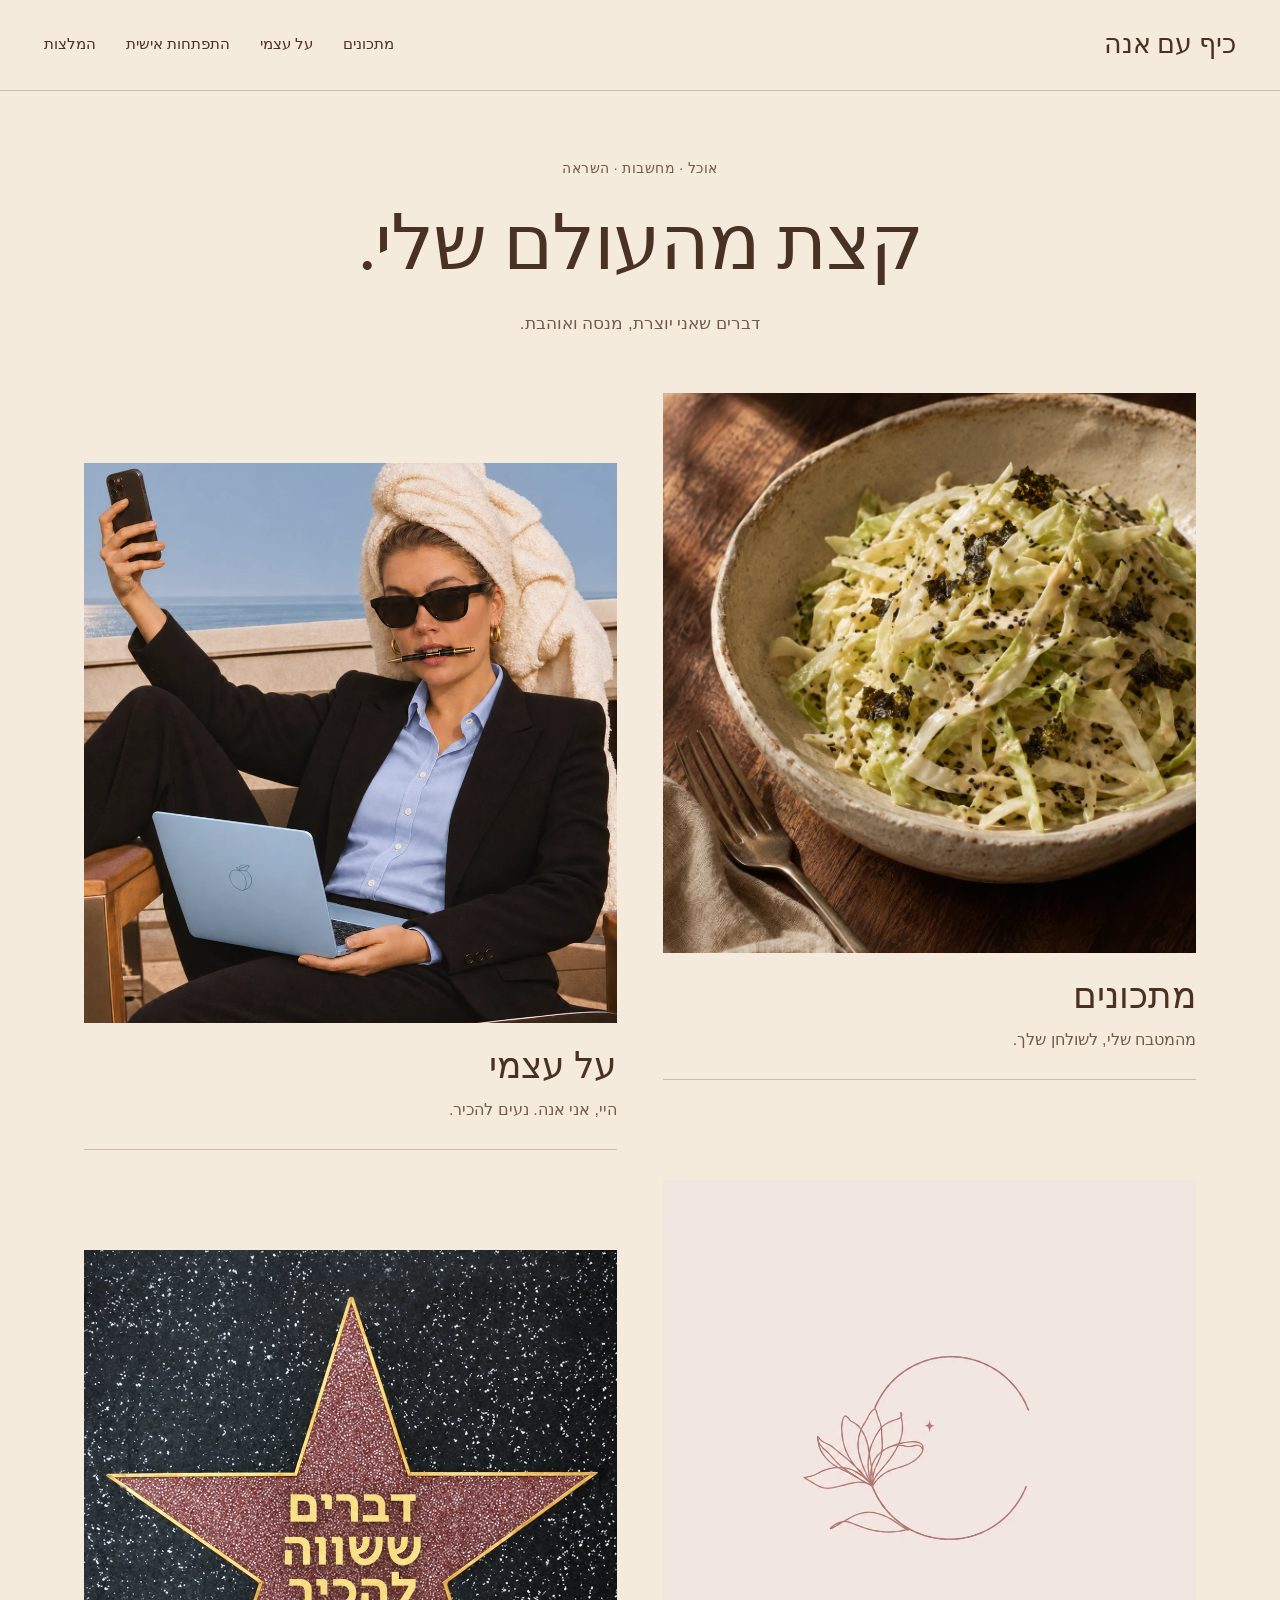
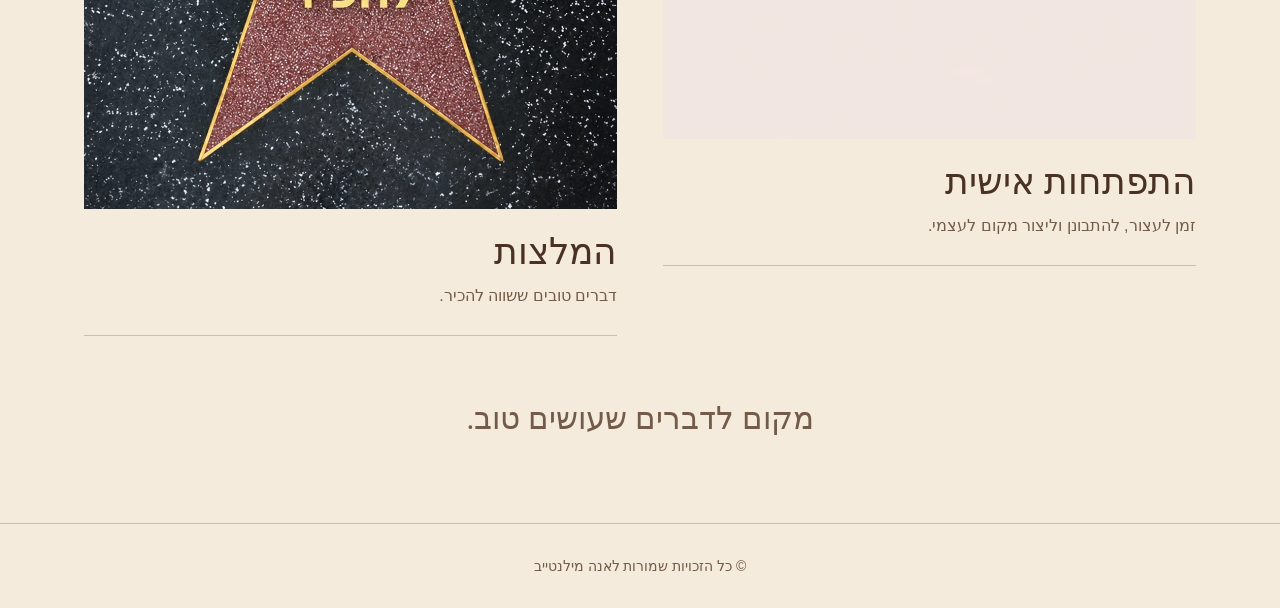
==== commit c697bc5a: "Update category artwork and present vision board guide before 2026 collage" ====
--- a/index.html
+++ b/index.html
@@ -1 +1 @@
-<!doctype html><html lang="he" dir="rtl"><head><meta charset="utf-8"><meta name="viewport" content="width=device-width,initial-scale=1"><meta name="theme-color" content="#F1E9DC"><meta name="description" content="אוכל, יצירה, התפתחות אישית והשראה. קצת מהעולם של אנה מילנטייב."><title>קצת מהעולם שלי | כיף עם אנה</title><link rel="stylesheet" href="styles.css"></head><body><a class="skip" href="#main">דילוג לתוכן</a><header class="site-header"><a class="brand" href="index.html">כיף עם אנה</a><nav aria-label="ניווט ראשי"><a href="recipes/index.html">מתכונים</a><a href="about/index.html">על עצמי</a><a href="growth/index.html">התפתחות אישית</a><a href="recommendations/index.html">המלצות</a></nav></header><main id="main" class="magazine"><section class="home-intro"><p class="eyebrow">אוכל · מחשבות · השראה</p><h1>קצת מהעולם שלי.</h1><p>דברים שאני יוצרת, מנסה ואוהבת.</p></section><section class="topics" aria-label="הנושאים באתר"><a class="topic " href="recipes/index.html"><div class="topic-image"><img src="assets/cabbage.webp" alt="סלט כרוב ברוטב קרמי בקערת קרמיקה" width="1122" height="1402" fetchpriority="high" decoding="async"></div><div class="topic-caption"><h2>מתכונים</h2><p>מהמטבח שלי, לשולחן שלך.</p></div></a><a class="topic about-topic" href="about/index.html"><div class="topic-image"><img class="portrait-cover" src="assets/anna-blue-laptop-outline.webp" alt="דיוקן בחולצה תכלת עם מחשב תכלת ולוגו אפרסק בקווי מתאר" width="1022" height="1539" decoding="async"></div><div class="topic-caption"><h2>על עצמי</h2><p>היי, אני אנה. נעים להכיר.</p></div></a><a class="topic " href="growth/index.html"><div class="topic-image"><img src="assets/lotus.webp" alt="פרח לוטוס בהיר מעל מים שקטים" width="1122" height="1402" loading="lazy" decoding="async"></div><div class="topic-caption"><h2>התפתחות אישית</h2><p>זמן לעצור, להתבונן וליצור מקום לעצמי.</p></div></a><a class="topic " href="recommendations/index.html"><div class="topic-image"><img src="assets/book.webp" alt="ספר פתוח באור חלון חמים" width="1122" height="1402" loading="lazy" decoding="async"></div><div class="topic-caption"><h2>המלצות</h2><p>דברים טובים ששווה להכיר.</p></div></a></section><div class="closing-line">מקום לדברים שעושים טוב.</div></main><footer class="site-footer"><span>© כל הזכויות שמורות לאנה מילנטייב</span></footer></body></html>+<!doctype html><html lang="he" dir="rtl"><head><meta charset="utf-8"><meta name="viewport" content="width=device-width,initial-scale=1"><meta name="theme-color" content="#F5EBDD"><meta name="description" content="אוכל, יצירה, התפתחות אישית והשראה. קצת מהעולם של אנה מילנטייב."><title>קצת מהעולם שלי | כיף עם אנה</title><link rel="stylesheet" href="styles.css"></head><body><a class="skip" href="#main">דילוג לתוכן</a><header class="site-header"><a class="brand" href="index.html">כיף עם אנה</a><nav aria-label="ניווט ראשי"><a href="recipes/index.html">מתכונים</a><a href="about/index.html">על עצמי</a><a href="growth/index.html">התפתחות אישית</a><a href="recommendations/index.html">המלצות</a></nav></header><main id="main" class="magazine"><section class="home-intro"><p class="eyebrow">אוכל · מחשבות · השראה</p><h1>קצת מהעולם שלי.</h1><p>דברים שאני יוצרת, מנסה ואוהבת.</p></section><section class="topics" aria-label="הנושאים באתר"><a class="topic " href="recipes/index.html"><div class="topic-image"><img src="assets/cabbage.webp" alt="סלט כרוב ברוטב קרמי בקערת קרמיקה" width="1122" height="1402" fetchpriority="high" decoding="async"></div><div class="topic-caption"><h2>מתכונים</h2><p>מהמטבח שלי, לשולחן שלך.</p></div></a><a class="topic about-topic" href="about/index.html"><div class="topic-image"><img class="portrait-cover" src="assets/anna-blue-laptop-outline.webp" alt="דיוקן בחולצה תכלת עם מחשב תכלת ולוגו אפרסק בקווי מתאר" width="1022" height="1539" decoding="async"></div><div class="topic-caption"><h2>על עצמי</h2><p>היי, אני אנה. נעים להכיר.</p></div></a><a class="topic " href="growth/index.html"><div class="topic-image"><img src="assets/lotus-line.webp" alt="איור קווי עדין של לוטוס במעגל פתוח" width="1100" height="1100" loading="lazy" decoding="async"></div><div class="topic-caption"><h2>התפתחות אישית</h2><p>זמן לעצור, להתבונן וליצור מקום לעצמי.</p></div></a><a class="topic " href="recommendations/index.html"><div class="topic-image"><img src="assets/recommendations-star.webp" alt="כוכב ורוד עם הכיתוב דברים ששווה להכיר" width="1050" height="1400" loading="lazy" decoding="async"></div><div class="topic-caption"><h2>המלצות</h2><p>דברים טובים ששווה להכיר.</p></div></a></section><div class="closing-line">מקום לדברים שעושים טוב.</div></main><footer class="site-footer"><span>© כל הזכויות שמורות לאנה מילנטייב</span></footer></body></html>
--- a/styles.css
+++ b/styles.css
@@ -1,6 +1,6 @@
 :root{--ink:#244638;--muted:#5d6c62;--line:#dce4dd;--soft:#f2f5f0;--accent:#315c46;--clay:#94503b}*{box-sizing:border-box}html{scroll-behavior:smooth}body{margin:0;background:#fff;color:var(--ink);font:17px/1.75 Arial,sans-serif}a{color:inherit;text-underline-offset:5px}button,input,textarea{font:inherit}button{cursor:pointer}.site-header,.site-footer{max-width:1120px;margin:auto;padding:26px 40px;display:flex;justify-content:space-between;align-items:center;gap:24px}.site-header{border-bottom:1px solid var(--line)}.brand{font-size:21px;font-weight:700;text-decoration:none;line-height:1.4}.brand span{display:block;font-size:14px;font-weight:400;color:var(--muted);margin-top:4px}.home-link{font-size:16px}.site-footer{border-top:1px solid var(--line);font-size:14px;color:var(--muted);padding-top:28px;padding-bottom:28px}.site-footer a{text-decoration:none}.home-page{max-width:1120px;padding:0 40px 80px;margin:auto}.hero{padding:64px 0 56px;display:grid;grid-template-columns:1.1fr 1fr;gap:0 70px}.eyebrow{font-size:14px;letter-spacing:.04em;color:var(--clay);margin:0 0 20px}.hero>.eyebrow{grid-column:1/-1}.hero h1{font-size:clamp(40px,5vw,62px);line-height:1.24;letter-spacing:-1.8px;margin:0;font-weight:500}.hero h1 span{color:var(--muted)}.about{padding-top:5px}.about h2{font-size:25px;margin:0 0 12px;font-weight:500}.about p{margin:0 0 12px;font-size:17px;line-height:1.9}.home-recipes{border-top:1px solid var(--line);padding-top:36px;scroll-margin-top:24px}.section-heading{display:flex;align-items:end;justify-content:space-between;gap:30px;margin-bottom:27px}.section-heading .eyebrow{margin-bottom:5px}.section-heading h2{font-size:29px;font-weight:500;line-height:1.4;margin:0}.section-heading>p{font-size:15px;color:var(--muted);margin:0 0 4px}.recipe-grid{display:grid;grid-template-columns:1fr 1fr;gap:26px}.recipe-card{display:block;text-decoration:none;border:1px solid var(--line);overflow:hidden;border-radius:5px;transition:transform .15s,border-color .15s}.recipe-card:hover{transform:translateY(-3px);border-color:var(--accent)}.card-top{position:relative;display:flex;align-items:flex-start;justify-content:space-between;min-height:210px;padding:26px 30px;background:#e5ecdf}.noodles .card-top{background:#f1e3da;color:#7f4835}.category{font-size:14px;border-top:1px solid currentColor;padding-top:7px}.ingredient-word{font-size:43px;line-height:1.2;letter-spacing:-1.4px;font-weight:600;text-align:left;opacity:.9}.card-body{padding:26px 30px 30px}.card-body h3{font-size:26px;line-height:1.4;font-weight:500;margin:0 0 14px}.card-body p{font-size:16px;color:var(--muted);margin:0 0 22px;max-width:380px}.text-link{font-size:15px;text-decoration:underline}.recipe-page{max-width:850px;margin:auto;padding:28px 32px 65px}.back-link{font-size:14px;color:var(--muted)}.intro{padding:25px 0 32px}.intro h1{font-size:clamp(31px,5vw,46px);line-height:1.25;letter-spacing:-.8px;margin:0 0 15px;font-weight:500}.subtitle,.hint{color:var(--muted);font-size:15px}.subtitle{margin:0}.hint{margin:12px 0}.note{font-size:15px;background:var(--soft);padding:13px 17px;margin:20px 0 0;border-radius:3px}.section{border-top:1px solid var(--line);padding:30px 0;scroll-margin-top:20px}.section h2{font-size:26px;font-weight:500;margin:0 0 22px;line-height:1.4}.section h3{font-size:19px;font-weight:600;margin:0 0 16px}.section h4{font-size:16px;font-weight:600;margin:0 0 7px}.inventory{display:grid;grid-template-columns:1.8fr 1fr;gap:34px}.ingredient-groups{display:grid;grid-template-columns:1fr 1fr;gap:22px}.ingredient-group ul,.equipment ul{padding-right:20px;margin:0;font-size:16px}.ingredient-group li,.equipment li{padding:2px 0}.ingredient-group li::marker,.equipment li::marker{color:#889b8c}.equipment{border-right:1px solid var(--line);padding-right:25px}.check{display:flex;align-items:flex-start;gap:13px;padding:13px 0;border-bottom:1px solid #edf0ed;cursor:pointer}.check:last-child{border-bottom:0}.check input{width:21px;height:21px;min-width:21px;accent-color:var(--accent);margin:5px 0 0}.check span{display:block}.check small{display:block;color:var(--muted);font-size:15px;line-height:1.75;margin-top:4px}.check:has(input:checked){color:var(--muted)}.check:has(input:checked) span{text-decoration:line-through;text-decoration-color:#a2b1a5}.check:has(input:checked) small{text-decoration:none}.method{margin:0;padding-right:24px}.method li{padding:5px 6px 10px 0}.recipe-end{border-top:1px solid var(--line);padding-top:24px;display:flex;align-items:center;gap:18px}.recipe-end button{border:1px solid var(--line);background:white;color:var(--ink);border-radius:4px;padding:9px 17px;font-size:15px}.recipe-end button:hover{background:var(--soft)}#reset-status{font-size:14px;color:var(--muted)}button:focus-visible,a:focus-visible,input:focus-visible{outline:3px solid #99af74;outline-offset:5px}@media(max-width:700px){.site-header,.site-footer{padding:22px 22px}.home-page{padding:0 22px 50px}.hero{grid-template-columns:1fr;gap:25px;padding:38px 0}.hero>.eyebrow{margin:0}.hero h1{font-size:43px;letter-spacing:-1.2px}.about{max-width:500px}.section-heading{display:block}.section-heading>p{margin-top:10px}.recipe-grid{grid-template-columns:1fr;gap:22px}.card-top{min-height:180px;padding:22px 25px}.ingredient-word{font-size:38px}.card-body{padding:22px 25px 25px}.card-body h3{font-size:25px}.recipe-page{padding:24px 22px 45px}.inventory{grid-template-columns:1fr;gap:24px}.equipment{border-right:0;border-top:1px solid var(--line);padding:22px 0 0}.equipment ul{columns:2;column-gap:25px}.equipment li{break-inside:avoid}.section{padding:26px 0}.site-footer{align-items:flex-start;flex-direction:column;gap:8px}.section h2{font-size:24px}.brand{font-size:20px}}@media(max-width:360px){.ingredient-groups{grid-template-columns:1fr}.equipment ul{columns:1}.hero h1{font-size:37px}.home-link{font-size:14px}}@media(prefers-reduced-motion:reduce){html{scroll-behavior:auto}.recipe-card{transition:none}}
 /* Editorial palette and shared magazine layout */
-:root{--ink:#403329;--muted:#725B48;--line:#cdbdad;--soft:#e8ddce;--accent:#725B48;--clay:#725B48;--ivory:#F1E9DC;--sand:#D8C8B5;--taupe:#A99A89}body{background:var(--ivory);color:var(--ink)}.site-header,.site-footer{max-width:1280px;padding:26px 44px}.site-header{gap:35px}.brand{font-family:'Noto Serif Hebrew','Times New Roman',serif;font-weight:400;font-size:27px;white-space:nowrap}.site-header nav{display:flex;gap:30px;flex-wrap:wrap}.site-header nav a{text-decoration:none;font-size:15px;padding:4px 0;border-bottom:1px solid transparent}.site-header nav a:hover,.site-header nav a[aria-current=page]{border-color:var(--ink)}.site-footer{padding-top:30px;padding-bottom:30px}.site-footer>a{font-family:'Times New Roman',serif;font-size:23px;color:var(--ink)}.skip{position:fixed;top:10px;right:10px;transform:translateY(-200%);z-index:20;padding:12px;background:var(--ink);color:var(--ivory)}.skip:focus{transform:none}.magazine{max-width:1200px;padding:0 44px 80px;margin:auto}.home-intro{text-align:center;padding:65px 0 54px}.eyebrow{font-size:14px;color:var(--muted);letter-spacing:.03em;margin:0 0 18px}.home-intro h1,.page-intro h1{font:400 clamp(42px,6vw,76px)/1.2 'Noto Serif Hebrew','Times New Roman',serif;letter-spacing:-1.3px;margin:0 0 20px}.home-intro>p:last-child,.page-intro>p:last-child{font-size:17px;color:var(--muted);margin:0}.topics{display:grid;grid-template-columns:1fr 1fr;gap:30px 46px;align-items:start}.topic{text-decoration:none;display:block;min-width:0}.topic:nth-child(even){padding-top:70px}.topic-image{aspect-ratio:4/4.5;overflow:hidden;background:var(--sand)}.topic-image>img{width:100%;height:100%;object-fit:cover;display:block;transition:transform .5s ease}.topic:hover .topic-image>img{transform:scale(1.025)}.topic-caption{padding:20px 0 25px;border-bottom:1px solid var(--line)}.topic-caption h2{font:400 36px/1.3 'Noto Serif Hebrew','Times New Roman',serif;margin:0 0 6px}.topic-caption p{font-size:16px;margin:0;color:var(--muted)}.topic:hover h2{text-decoration:underline;text-decoration-thickness:1px;text-underline-offset:7px}.portrait-placeholder{background:var(--sand);height:100%;min-height:320px;display:flex;flex-direction:column;justify-content:center;align-items:center;position:relative;padding:38px;isolation:isolate;overflow:hidden}.portrait-placeholder:before{content:'';position:absolute;inset:28px;border:1px solid #725b4845;z-index:-1}.portrait-monogram{font:400 clamp(130px,18vw,250px)/1 'Times New Roman',serif;color:var(--muted);opacity:.75;margin-bottom:30px}.portrait-label{font-size:14px;letter-spacing:.04em;color:var(--ink)}.closing-line{text-align:center;font:400 31px/1.5 'Times New Roman',serif;padding:60px 0 0;color:var(--muted)}.page-intro{padding:55px 0 46px}.page-intro h1{font-size:clamp(40px,5vw,64px)}.recipe-index{display:grid;grid-template-columns:1.6fr 1fr;gap:50px;align-items:start}.recipe-feature,.recipe-text-entry{text-decoration:none}.recipe-feature>img{display:block;width:100%;height:420px;object-fit:cover}.recipe-feature>div{padding:25px 0}.recipe-index h2,.growth-feature h2,.vision-entry h2,.about-copy h2,.recommendations-layout h2{font:400 36px/1.35 'Times New Roman',serif;margin:0 0 18px}.recipe-index p,.growth-feature p,.vision-entry p,.recommendations-layout p{color:var(--muted);font-size:17px}.recipe-text-entry{border-top:1px solid var(--ink);border-bottom:1px solid var(--line);padding:30px 0}.recipe-text-entry h2{font-size:31px}.recipe-feature:hover .text-link,.recipe-text-entry:hover .text-link,.growth-feature:hover .text-link,.vision-entry:hover .text-link{color:var(--ink);text-decoration-thickness:2px}.text-link{display:inline-block;margin-top:8px;font-size:15px;text-decoration:underline;text-underline-offset:6px}.about-layout{display:grid;grid-template-columns:1fr 1.15fr;gap:70px;align-items:center}.about-layout>.portrait-placeholder{min-height:500px}.about-copy p{font-size:18px;line-height:2;margin:0 0 22px}.quiet-note{font-size:15px!important;color:var(--muted);margin-top:30px!important}.growth-feature{display:grid;grid-template-columns:1fr 1fr;gap:65px;align-items:center;text-decoration:none}.growth-image{height:460px;overflow:hidden}.growth-image img{width:100%;height:100%;object-fit:cover}.growth-feature h2{font-size:43px}.vision-entry{margin-top:65px;padding-top:45px;border-top:1px solid var(--line);display:grid;grid-template-columns:1.2fr 1fr;gap:50px;align-items:center;text-decoration:none}.vision-preview{display:grid;grid-template-columns:1fr 1fr 1fr;gap:8px;align-items:center}.vision-preview img{width:100%;height:230px;object-fit:cover}.vision-preview img:nth-child(2){height:auto;box-shadow:0 6px 15px #40332912}.recommendations-layout{display:grid;grid-template-columns:1fr 1fr;align-items:center;gap:65px}.book-image{height:480px}.book-image img{width:100%;height:100%;object-fit:cover}.recommendations-layout h2{font-size:44px}.board-page{padding-top:30px;max-width:1420px}.board-page .page-intro{text-align:center;padding-top:30px}.vision-collage{columns:4;column-gap:16px;direction:ltr}.collage-item{display:block;break-inside:avoid;margin:0 0 16px;background:var(--sand);line-height:0}.collage-item img{display:block;width:100%;height:auto;transition:filter .2s}.collage-item:hover img{filter:brightness(1.05)}.board-note{text-align:center}.back-link{color:var(--muted)}#image-dialog{border:0;padding:54px 16px 16px;background:var(--ivory);max-width:95vw;max-height:94dvh;overflow:auto}#image-dialog::backdrop{background:#211a16df}#dialog-image{max-height:calc(94dvh - 80px);max-width:calc(95vw - 32px);height:auto;width:auto;display:block;object-fit:contain;margin:auto}.dialog-close{position:absolute;top:12px;left:16px;border:1px solid var(--line);background:var(--ivory);color:var(--ink);padding:3px 17px;font-size:15px}.intro h1,.section h2{font-family:'Times New Roman',serif}.intro h1{font-size:44px}.note{background:#e6d9c8}.equipment{border-color:var(--line)}.check{border-color:#d9cbbc}.check:has(input:checked) span{text-decoration-color:var(--taupe)}.recipe-end button{background:var(--ivory)}.recipe-end button:hover{background:var(--sand)}button:focus-visible,a:focus-visible,input:focus-visible{outline-color:var(--muted)}
+:root{--ink:#493124;--muted:#725B48;--line:#cfbda9;--soft:#eadbca;--accent:#AD7447;--clay:#AD7447;--ivory:#F5EBDD;--sand:#D9C2A8;--taupe:#A99A89}body{background:var(--ivory);color:var(--ink)}.site-header,.site-footer{max-width:1280px;padding:26px 44px}.site-header{gap:35px}.brand{font-family:'Noto Serif Hebrew','Times New Roman',serif;font-weight:400;font-size:27px;white-space:nowrap}.site-header nav{display:flex;gap:30px;flex-wrap:wrap}.site-header nav a{text-decoration:none;font-size:15px;padding:4px 0;border-bottom:1px solid transparent}.site-header nav a:hover,.site-header nav a[aria-current=page]{border-color:var(--ink)}.site-footer{padding-top:30px;padding-bottom:30px}.site-footer>a{font-family:'Times New Roman',serif;font-size:23px;color:var(--ink)}.skip{position:fixed;top:10px;right:10px;transform:translateY(-200%);z-index:20;padding:12px;background:var(--ink);color:var(--ivory)}.skip:focus{transform:none}.magazine{max-width:1200px;padding:0 44px 80px;margin:auto}.home-intro{text-align:center;padding:65px 0 54px}.eyebrow{font-size:14px;color:var(--muted);letter-spacing:.03em;margin:0 0 18px}.home-intro h1,.page-intro h1{font:400 clamp(42px,6vw,76px)/1.2 'Noto Serif Hebrew','Times New Roman',serif;letter-spacing:-1.3px;margin:0 0 20px}.home-intro>p:last-child,.page-intro>p:last-child{font-size:17px;color:var(--muted);margin:0}.topics{display:grid;grid-template-columns:1fr 1fr;gap:30px 46px;align-items:start}.topic{text-decoration:none;display:block;min-width:0}.topic:nth-child(even){padding-top:70px}.topic-image{aspect-ratio:4/4.5;overflow:hidden;background:var(--sand)}.topic-image>img{width:100%;height:100%;object-fit:cover;display:block;transition:transform .5s ease}.topic:hover .topic-image>img{transform:scale(1.025)}.topic-caption{padding:20px 0 25px;border-bottom:1px solid var(--line)}.topic-caption h2{font:400 36px/1.3 'Noto Serif Hebrew','Times New Roman',serif;margin:0 0 6px}.topic-caption p{font-size:16px;margin:0;color:var(--muted)}.topic:hover h2{text-decoration:underline;text-decoration-thickness:1px;text-underline-offset:7px}.portrait-placeholder{background:var(--sand);height:100%;min-height:320px;display:flex;flex-direction:column;justify-content:center;align-items:center;position:relative;padding:38px;isolation:isolate;overflow:hidden}.portrait-placeholder:before{content:'';position:absolute;inset:28px;border:1px solid #725b4845;z-index:-1}.portrait-monogram{font:400 clamp(130px,18vw,250px)/1 'Times New Roman',serif;color:var(--muted);opacity:.75;margin-bottom:30px}.portrait-label{font-size:14px;letter-spacing:.04em;color:var(--ink)}.closing-line{text-align:center;font:400 31px/1.5 'Times New Roman',serif;padding:60px 0 0;color:var(--muted)}.page-intro{padding:55px 0 46px}.page-intro h1{font-size:clamp(40px,5vw,64px)}.recipe-index{display:grid;grid-template-columns:1.6fr 1fr;gap:50px;align-items:start}.recipe-feature,.recipe-text-entry{text-decoration:none}.recipe-feature>img{display:block;width:100%;height:420px;object-fit:cover}.recipe-feature>div{padding:25px 0}.recipe-index h2,.growth-feature h2,.vision-entry h2,.about-copy h2,.recommendations-layout h2{font:400 36px/1.35 'Times New Roman',serif;margin:0 0 18px}.recipe-index p,.growth-feature p,.vision-entry p,.recommendations-layout p{color:var(--muted);font-size:17px}.recipe-text-entry{border-top:1px solid var(--ink);border-bottom:1px solid var(--line);padding:30px 0}.recipe-text-entry h2{font-size:31px}.recipe-feature:hover .text-link,.recipe-text-entry:hover .text-link,.growth-feature:hover .text-link,.vision-entry:hover .text-link{color:var(--ink);text-decoration-thickness:2px}.text-link{display:inline-block;margin-top:8px;font-size:15px;text-decoration:underline;text-underline-offset:6px}.about-layout{display:grid;grid-template-columns:1fr 1.15fr;gap:70px;align-items:center}.about-layout>.portrait-placeholder{min-height:500px}.about-copy p{font-size:18px;line-height:2;margin:0 0 22px}.quiet-note{font-size:15px!important;color:var(--muted);margin-top:30px!important}.growth-feature{display:grid;grid-template-columns:1fr 1fr;gap:65px;align-items:center;text-decoration:none}.growth-image{height:460px;overflow:hidden}.growth-image img{width:100%;height:100%;object-fit:cover}.growth-feature h2{font-size:43px}.vision-entry{margin-top:65px;padding-top:45px;border-top:1px solid var(--line);display:grid;grid-template-columns:1.2fr 1fr;gap:50px;align-items:center;text-decoration:none}.vision-preview{display:grid;grid-template-columns:1fr 1fr 1fr;gap:8px;align-items:center}.vision-preview img{width:100%;height:230px;object-fit:cover}.vision-preview img:nth-child(2){height:auto;box-shadow:0 6px 15px #40332912}.recommendations-layout{display:grid;grid-template-columns:1fr 1fr;align-items:center;gap:65px}.book-image{height:480px}.book-image img{width:100%;height:100%;object-fit:cover}.recommendations-layout h2{font-size:44px}.board-page{padding-top:30px;max-width:1420px}.board-page .page-intro{text-align:center;padding-top:30px}.vision-collage{columns:4;column-gap:16px;direction:ltr}.collage-item{display:block;break-inside:avoid;margin:0 0 16px;background:var(--sand);line-height:0}.collage-item img{display:block;width:100%;height:auto;transition:filter .2s}.collage-item:hover img{filter:brightness(1.05)}.board-note{text-align:center}.back-link{color:var(--muted)}#image-dialog{border:0;padding:54px 16px 16px;background:var(--ivory);max-width:95vw;max-height:94dvh;overflow:auto}#image-dialog::backdrop{background:#211a16df}#dialog-image{max-height:calc(94dvh - 80px);max-width:calc(95vw - 32px);height:auto;width:auto;display:block;object-fit:contain;margin:auto}.dialog-close{position:absolute;top:12px;left:16px;border:1px solid var(--line);background:var(--ivory);color:var(--ink);padding:3px 17px;font-size:15px}.intro h1,.section h2{font-family:'Times New Roman',serif}.intro h1{font-size:44px}.note{background:#e6d9c8}.equipment{border-color:var(--line)}.check{border-color:#d9cbbc}.check:has(input:checked) span{text-decoration-color:var(--taupe)}.recipe-end button{background:var(--ivory)}.recipe-end button:hover{background:var(--sand)}button:focus-visible,a:focus-visible,input:focus-visible{outline-color:var(--muted)}
 @media(min-width:1100px){.topic-image{aspect-ratio:4/4.2}}
 @media(max-width:900px){.site-header{flex-direction:column;gap:14px;padding:22px 25px}.site-header nav{gap:25px;justify-content:center}.magazine{padding-left:28px;padding-right:28px}.topics{gap:22px 28px}.topic:nth-child(even){padding-top:45px}.home-intro{padding-top:42px}.recipe-index{gap:30px}.recipe-feature>img{height:340px}.about-layout,.growth-feature,.recommendations-layout{gap:32px}.growth-feature h2{font-size:34px}.vision-entry{gap:30px}.vision-collage{columns:3}}
 @media(max-width:600px){.site-header nav{gap:18px}.site-header nav a{font-size:14px}.brand{font-size:26px}.magazine{padding:0 20px 45px}.home-intro{padding:37px 0}.home-intro h1{font-size:44px}.home-intro>p:last-child{font-size:16px}.topics{gap:26px 15px}.topic:nth-child(even){padding-top:35px}.topic-image{aspect-ratio:3/4}.topic-caption{padding:13px 0 17px}.topic-caption h2{font-size:28px;line-height:1.25}.topic-caption p{font-size:14px;line-height:1.7}.portrait-placeholder{min-height:0;padding:20px}.portrait-placeholder:before{inset:12px}.portrait-monogram{font-size:116px;margin-bottom:18px}.portrait-label{font-size:12px}.closing-line{font-size:27px;padding-top:37px}.page-intro{padding:35px 0}.page-intro h1{font-size:43px}.recipe-index,.growth-feature,.vision-entry,.recommendations-layout,.about-layout{grid-template-columns:1fr;gap:28px}.recipe-feature>img{height:360px}.recipe-feature>div{padding:22px 0}.recipe-text-entry{padding:25px 0}.recipe-index h2,.about-copy h2{font-size:32px}.about-layout>.portrait-placeholder{min-height:330px}.about-layout .portrait-monogram{font-size:160px}.about-copy p{font-size:17px}.growth-image{height:380px}.growth-feature h2,.recommendations-layout h2{font-size:36px}.vision-entry{margin-top:40px;padding-top:30px}.vision-preview img{height:180px}.book-image{height:390px}.vision-collage{columns:2;column-gap:10px}.collage-item{margin-bottom:10px}.board-page{padding-top:23px}.board-page .page-intro h1{font-size:39px}.site-footer{padding:25px 20px}.intro h1{font-size:34px}.recipe-page{padding-top:22px}.site-footer span{font-size:13px}}
@@ -9,3 +9,5 @@
 .brand span[dir="ltr"]{display:inline;font:inherit;color:inherit;margin:0}.site-footer{justify-content:center}.topic-back{display:inline-block;margin-top:28px}.vision-year{margin-top:0;padding-top:0;border-top:0}.vision-guide{max-width:760px;margin:65px auto 0;border-top:1px solid var(--line);padding-top:38px}.vision-guide h2{font:400 36px/1.35 'Times New Roman',serif;margin:0 0 26px}.vision-guide ol{padding-inline-start:24px}.vision-guide li{padding-inline-start:9px;margin:0 0 22px}.vision-guide h3{font-size:18px;font-weight:600;margin:0 0 5px}.vision-guide p{font-size:17px;line-height:1.9;margin:0}.collage-item:hover img{filter:none}@media(max-width:600px){.vision-guide{margin-top:38px;padding-top:27px}.vision-guide h2{font-size:30px}}
 
 .about-portrait{display:block;width:100%;height:auto}.topic-image>.portrait-cover{object-position:center 58%}
+
+.vision-topic .vision-guide{margin:0;max-width:760px;padding-top:0;border-top:0}.vision-topic .vision-year{margin-top:48px;padding-top:40px;border-top:1px solid var(--line)}
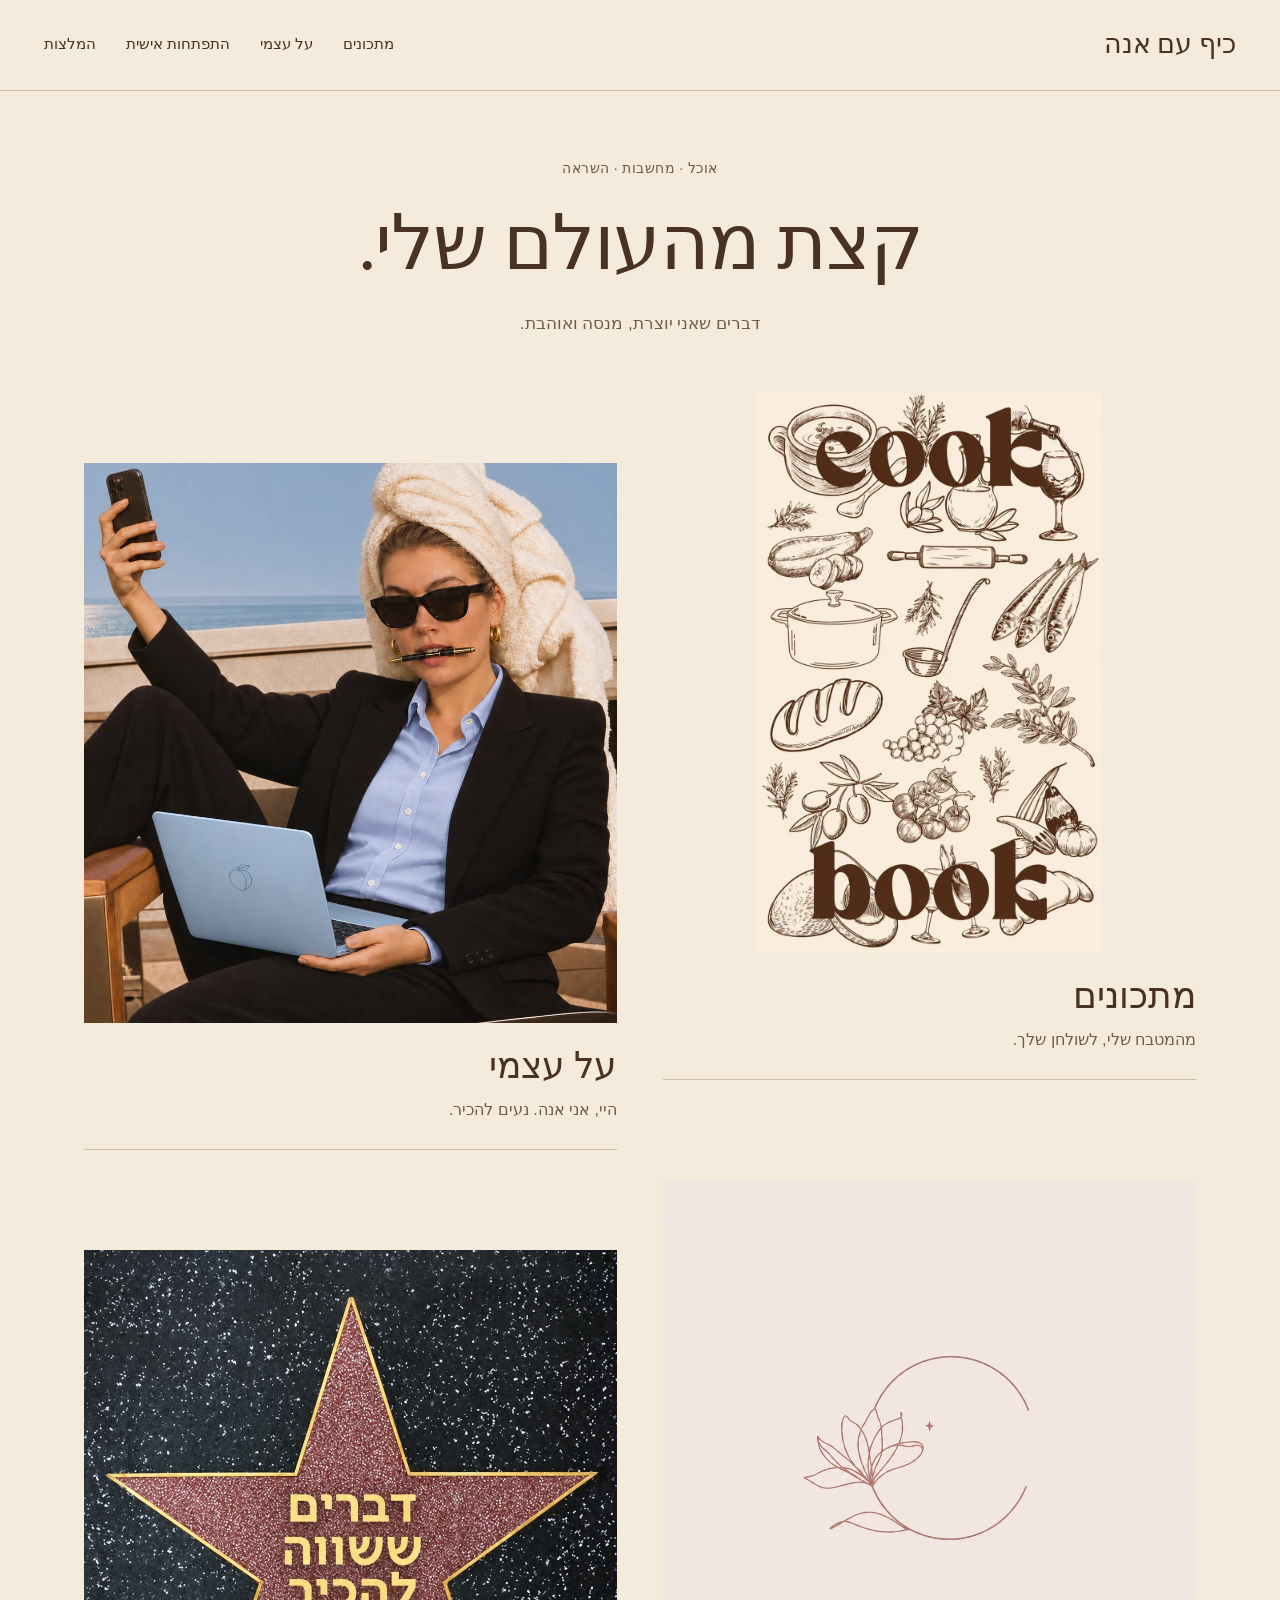
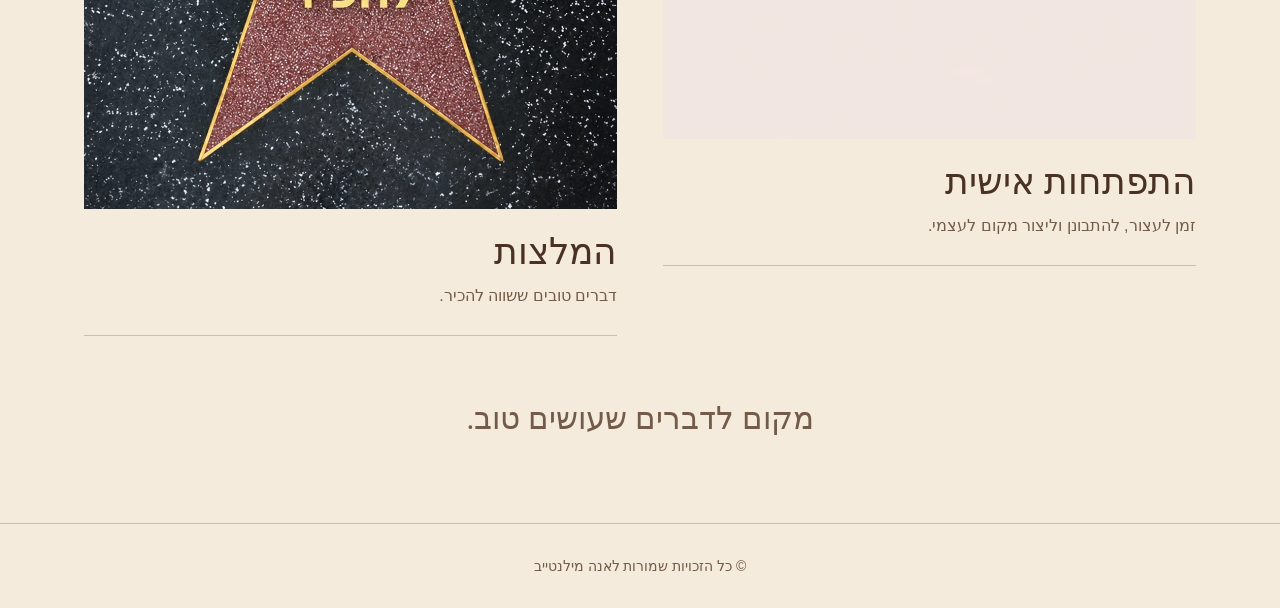
==== commit d2f02111: "Use ivory and espresso cookbook artwork for recipe category cover" ====
--- a/index.html
+++ b/index.html
@@ -1 +1 @@
-<!doctype html><html lang="he" dir="rtl"><head><meta charset="utf-8"><meta name="viewport" content="width=device-width,initial-scale=1"><meta name="theme-color" content="#F5EBDD"><meta name="description" content="אוכל, יצירה, התפתחות אישית והשראה. קצת מהעולם של אנה מילנטייב."><title>קצת מהעולם שלי | כיף עם אנה</title><link rel="stylesheet" href="styles.css"></head><body><a class="skip" href="#main">דילוג לתוכן</a><header class="site-header"><a class="brand" href="index.html">כיף עם אנה</a><nav aria-label="ניווט ראשי"><a href="recipes/index.html">מתכונים</a><a href="about/index.html">על עצמי</a><a href="growth/index.html">התפתחות אישית</a><a href="recommendations/index.html">המלצות</a></nav></header><main id="main" class="magazine"><section class="home-intro"><p class="eyebrow">אוכל · מחשבות · השראה</p><h1>קצת מהעולם שלי.</h1><p>דברים שאני יוצרת, מנסה ואוהבת.</p></section><section class="topics" aria-label="הנושאים באתר"><a class="topic " href="recipes/index.html"><div class="topic-image"><img src="assets/cabbage.webp" alt="סלט כרוב ברוטב קרמי בקערת קרמיקה" width="1122" height="1402" fetchpriority="high" decoding="async"></div><div class="topic-caption"><h2>מתכונים</h2><p>מהמטבח שלי, לשולחן שלך.</p></div></a><a class="topic about-topic" href="about/index.html"><div class="topic-image"><img class="portrait-cover" src="assets/anna-blue-laptop-outline.webp" alt="דיוקן בחולצה תכלת עם מחשב תכלת ולוגו אפרסק בקווי מתאר" width="1022" height="1539" decoding="async"></div><div class="topic-caption"><h2>על עצמי</h2><p>היי, אני אנה. נעים להכיר.</p></div></a><a class="topic " href="growth/index.html"><div class="topic-image"><img src="assets/lotus-line.webp" alt="איור קווי עדין של לוטוס במעגל פתוח" width="1100" height="1100" loading="lazy" decoding="async"></div><div class="topic-caption"><h2>התפתחות אישית</h2><p>זמן לעצור, להתבונן וליצור מקום לעצמי.</p></div></a><a class="topic " href="recommendations/index.html"><div class="topic-image"><img src="assets/recommendations-star.webp" alt="כוכב ורוד עם הכיתוב דברים ששווה להכיר" width="1050" height="1400" loading="lazy" decoding="async"></div><div class="topic-caption"><h2>המלצות</h2><p>דברים טובים ששווה להכיר.</p></div></a></section><div class="closing-line">מקום לדברים שעושים טוב.</div></main><footer class="site-footer"><span>© כל הזכויות שמורות לאנה מילנטייב</span></footer></body></html>+<!doctype html><html lang="he" dir="rtl"><head><meta charset="utf-8"><meta name="viewport" content="width=device-width,initial-scale=1"><meta name="theme-color" content="#F5EBDD"><meta name="description" content="אוכל, יצירה, התפתחות אישית והשראה. קצת מהעולם של אנה מילנטייב."><title>קצת מהעולם שלי | כיף עם אנה</title><link rel="stylesheet" href="styles.css"></head><body><a class="skip" href="#main">דילוג לתוכן</a><header class="site-header"><a class="brand" href="index.html">כיף עם אנה</a><nav aria-label="ניווט ראשי"><a href="recipes/index.html">מתכונים</a><a href="about/index.html">על עצמי</a><a href="growth/index.html">התפתחות אישית</a><a href="recommendations/index.html">המלצות</a></nav></header><main id="main" class="magazine"><section class="home-intro"><p class="eyebrow">אוכל · מחשבות · השראה</p><h1>קצת מהעולם שלי.</h1><p>דברים שאני יוצרת, מנסה ואוהבת.</p></section><section class="topics" aria-label="הנושאים באתר"><a class="topic " href="recipes/index.html"><div class="topic-image cookbook-cover"><img src="assets/cookbook-espresso.webp" alt="איורי אוכל וכלי מטבח בחום שוקולד על רקע שנהב עם הכיתוב cook book" width="862" height="1400" fetchpriority="high" decoding="async"></div><div class="topic-caption"><h2>מתכונים</h2><p>מהמטבח שלי, לשולחן שלך.</p></div></a><a class="topic about-topic" href="about/index.html"><div class="topic-image"><img class="portrait-cover" src="assets/anna-blue-laptop-outline.webp" alt="דיוקן בחולצה תכלת עם מחשב תכלת ולוגו אפרסק בקווי מתאר" width="1022" height="1539" decoding="async"></div><div class="topic-caption"><h2>על עצמי</h2><p>היי, אני אנה. נעים להכיר.</p></div></a><a class="topic " href="growth/index.html"><div class="topic-image"><img src="assets/lotus-line.webp" alt="איור קווי עדין של לוטוס במעגל פתוח" width="1100" height="1100" loading="lazy" decoding="async"></div><div class="topic-caption"><h2>התפתחות אישית</h2><p>זמן לעצור, להתבונן וליצור מקום לעצמי.</p></div></a><a class="topic " href="recommendations/index.html"><div class="topic-image"><img src="assets/recommendations-star.webp" alt="כוכב ורוד עם הכיתוב דברים ששווה להכיר" width="1050" height="1400" loading="lazy" decoding="async"></div><div class="topic-caption"><h2>המלצות</h2><p>דברים טובים ששווה להכיר.</p></div></a></section><div class="closing-line">מקום לדברים שעושים טוב.</div></main><footer class="site-footer"><span>© כל הזכויות שמורות לאנה מילנטייב</span></footer></body></html>
--- a/styles.css
+++ b/styles.css
@@ -11,3 +11,5 @@
 .about-portrait{display:block;width:100%;height:auto}.topic-image>.portrait-cover{object-position:center 58%}
 
 .vision-topic .vision-guide{margin:0;max-width:760px;padding-top:0;border-top:0}.vision-topic .vision-year{margin-top:48px;padding-top:40px;border-top:1px solid var(--line)}
+
+.topic-image.cookbook-cover{background:#F5EBDD}.topic-image.cookbook-cover>img{object-fit:contain}.topic:hover .cookbook-cover>img{transform:none}
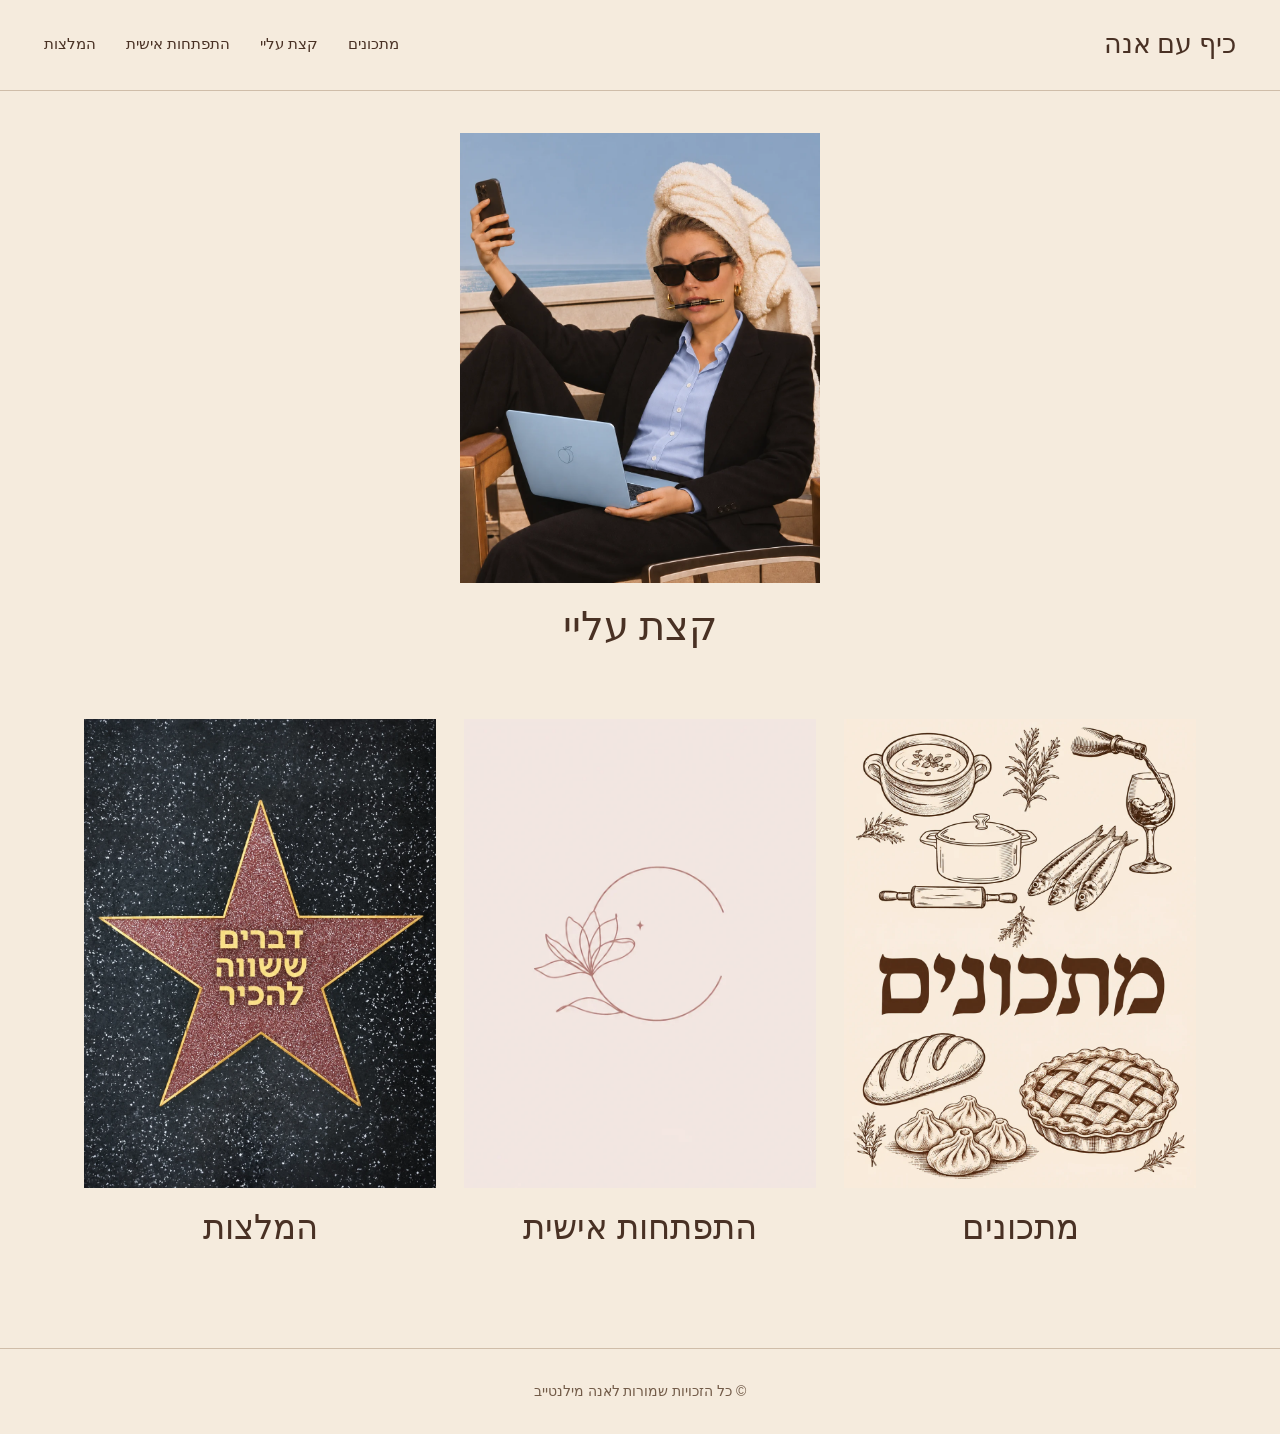
==== commit 6abb1abe: "Lead homepage with portrait and align three categories; personalize recipe illustration" ====
--- a/index.html
+++ b/index.html
@@ -1 +1,7 @@
-<!doctype html><html lang="he" dir="rtl"><head><meta charset="utf-8"><meta name="viewport" content="width=device-width,initial-scale=1"><meta name="theme-color" content="#F5EBDD"><meta name="description" content="אוכל, יצירה, התפתחות אישית והשראה. קצת מהעולם של אנה מילנטייב."><title>קצת מהעולם שלי | כיף עם אנה</title><link rel="stylesheet" href="styles.css"></head><body><a class="skip" href="#main">דילוג לתוכן</a><header class="site-header"><a class="brand" href="index.html">כיף עם אנה</a><nav aria-label="ניווט ראשי"><a href="recipes/index.html">מתכונים</a><a href="about/index.html">על עצמי</a><a href="growth/index.html">התפתחות אישית</a><a href="recommendations/index.html">המלצות</a></nav></header><main id="main" class="magazine"><section class="home-intro"><p class="eyebrow">אוכל · מחשבות · השראה</p><h1>קצת מהעולם שלי.</h1><p>דברים שאני יוצרת, מנסה ואוהבת.</p></section><section class="topics" aria-label="הנושאים באתר"><a class="topic " href="recipes/index.html"><div class="topic-image cookbook-cover"><img src="assets/cookbook-espresso.webp" alt="איורי אוכל וכלי מטבח בחום שוקולד על רקע שנהב עם הכיתוב cook book" width="862" height="1400" fetchpriority="high" decoding="async"></div><div class="topic-caption"><h2>מתכונים</h2><p>מהמטבח שלי, לשולחן שלך.</p></div></a><a class="topic about-topic" href="about/index.html"><div class="topic-image"><img class="portrait-cover" src="assets/anna-blue-laptop-outline.webp" alt="דיוקן בחולצה תכלת עם מחשב תכלת ולוגו אפרסק בקווי מתאר" width="1022" height="1539" decoding="async"></div><div class="topic-caption"><h2>על עצמי</h2><p>היי, אני אנה. נעים להכיר.</p></div></a><a class="topic " href="growth/index.html"><div class="topic-image"><img src="assets/lotus-line.webp" alt="איור קווי עדין של לוטוס במעגל פתוח" width="1100" height="1100" loading="lazy" decoding="async"></div><div class="topic-caption"><h2>התפתחות אישית</h2><p>זמן לעצור, להתבונן וליצור מקום לעצמי.</p></div></a><a class="topic " href="recommendations/index.html"><div class="topic-image"><img src="assets/recommendations-star.webp" alt="כוכב ורוד עם הכיתוב דברים ששווה להכיר" width="1050" height="1400" loading="lazy" decoding="async"></div><div class="topic-caption"><h2>המלצות</h2><p>דברים טובים ששווה להכיר.</p></div></a></section><div class="closing-line">מקום לדברים שעושים טוב.</div></main><footer class="site-footer"><span>© כל הזכויות שמורות לאנה מילנטייב</span></footer></body></html>+<!doctype html><html lang="he" dir="rtl"><head><meta charset="utf-8"><meta name="viewport" content="width=device-width,initial-scale=1"><meta name="theme-color" content="#F5EBDD"><meta name="description" content="אוכל, יצירה, התפתחות אישית והשראה. קצת מהעולם של אנה מילנטייב."><title>קצת מהעולם שלי | כיף עם אנה</title><link rel="stylesheet" href="styles.css"></head><body><a class="skip" href="#main">דילוג לתוכן</a><header class="site-header"><a class="brand" href="index.html">כיף עם אנה</a><nav aria-label="ניווט ראשי"><a href="recipes/index.html">מתכונים</a><a href="about/index.html">קצת עליי</a><a href="growth/index.html">התפתחות אישית</a><a href="recommendations/index.html">המלצות</a></nav></header><main id="main" class="magazine home-magazine">
+<section class="home-portrait" aria-labelledby="about-heading"><a class="topic about-topic" href="about/index.html"><div class="topic-image"><img class="portrait-cover" src="assets/anna-blue-laptop-outline.webp" alt="דיוקן בחולצה תכלת עם מחשב תכלת ולוגו אפרסק בקווי מתאר" width="1022" height="1539" fetchpriority="high" decoding="async"></div><div class="topic-caption"><h1 id="about-heading">קצת עליי</h1></div></a></section>
+<section class="topics category-row" aria-label="הנושאים באתר">
+<a class="topic" href="recipes/index.html"><div class="topic-image cookbook-cover"><img src="assets/recipes-dumplings-pie.webp" alt="איורי אוכל, דאמפלינגס ופאי בגוני חום ושנהב עם הכיתוב מתכונים" width="1050" height="1400" loading="lazy" decoding="async"></div><div class="topic-caption"><h2>מתכונים</h2></div></a>
+<a class="topic" href="growth/index.html"><div class="topic-image"><img src="assets/lotus-line.webp" alt="איור קווי עדין של לוטוס במעגל פתוח" width="1100" height="1100" loading="lazy" decoding="async"></div><div class="topic-caption"><h2>התפתחות אישית</h2></div></a>
+<a class="topic" href="recommendations/index.html"><div class="topic-image"><img src="assets/recommendations-star.webp" alt="כוכב ורוד עם הכיתוב דברים ששווה להכיר" width="1050" height="1400" loading="lazy" decoding="async"></div><div class="topic-caption"><h2>המלצות</h2></div></a>
+</section></main><footer class="site-footer"><span>© כל הזכויות שמורות לאנה מילנטייב</span></footer></body></html>
--- a/styles.css
+++ b/styles.css
@@ -13,3 +13,7 @@
 .vision-topic .vision-guide{margin:0;max-width:760px;padding-top:0;border-top:0}.vision-topic .vision-year{margin-top:48px;padding-top:40px;border-top:1px solid var(--line)}
 
 .topic-image.cookbook-cover{background:#F5EBDD}.topic-image.cookbook-cover>img{object-fit:contain}.topic:hover .cookbook-cover>img{transform:none}
+
+/* Portrait first, followed by three equal category covers. */
+.home-magazine{padding-top:42px}.home-portrait{width:min(100%,360px);margin:0 auto 48px}.home-portrait .topic-image{aspect-ratio:4/5}.home-portrait .topic-caption{text-align:center;padding:18px 0;border-bottom:0}.home-portrait h1{font:400 40px/1.3 'Noto Serif Hebrew','Times New Roman',serif;margin:0}.home-portrait .topic:hover h1{text-decoration:underline;text-decoration-thickness:1px;text-underline-offset:7px}.topics.category-row{grid-template-columns:repeat(3,minmax(0,1fr));gap:28px;align-items:start}.category-row .topic:nth-child(even){padding-top:0}.category-row .topic-image{aspect-ratio:3/4}.category-row .topic-caption{text-align:center;padding:18px 0;border-bottom:0}.category-row .topic-caption h2{font-size:clamp(24px,2.8vw,34px);margin:0}.category-row .topic-image.cookbook-cover>img{object-fit:contain}
+@media(max-width:600px){.home-magazine{padding-top:26px}.home-portrait{width:min(78%,300px);margin-bottom:32px}.home-portrait h1{font-size:32px}.topics.category-row{gap:10px}.category-row .topic-caption{padding:12px 0}.category-row .topic-caption h2{font-size:clamp(16px,4.3vw,24px);line-height:1.4}.category-row .topic-image{aspect-ratio:3/4}}
